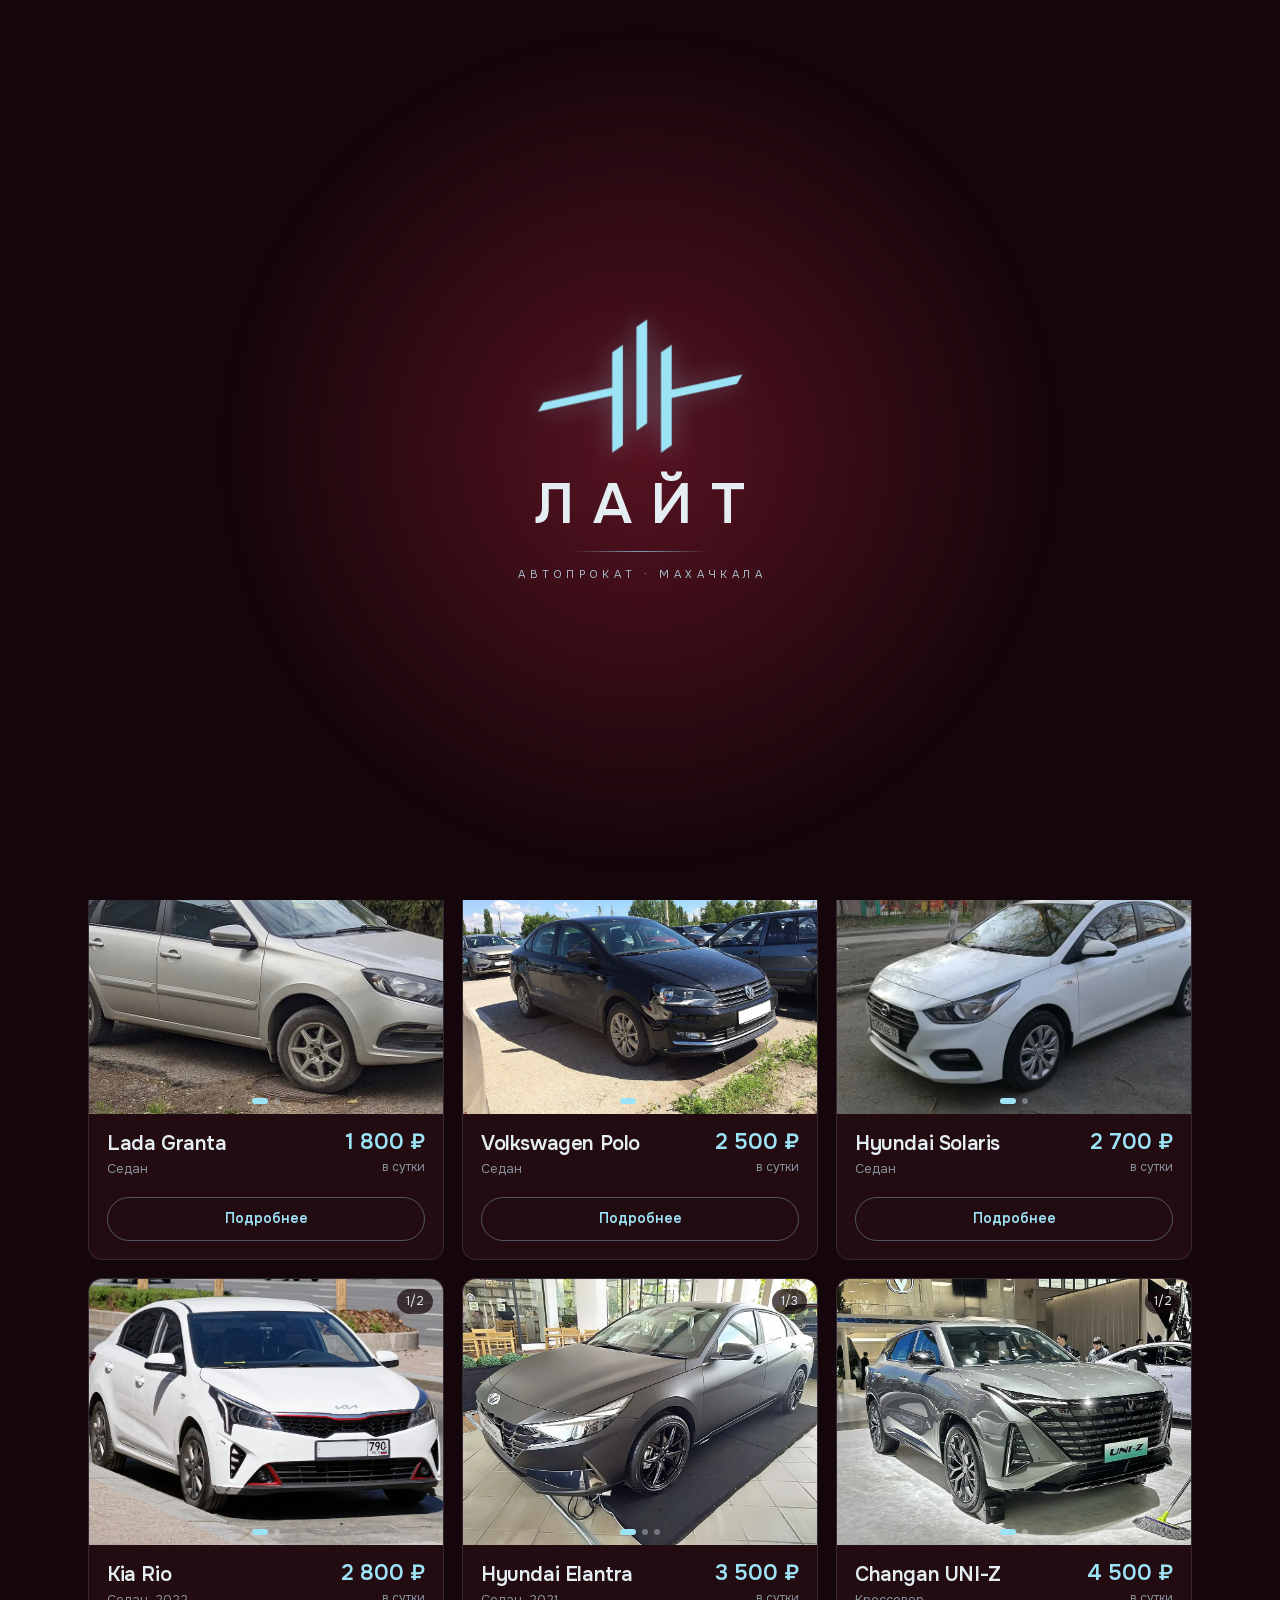
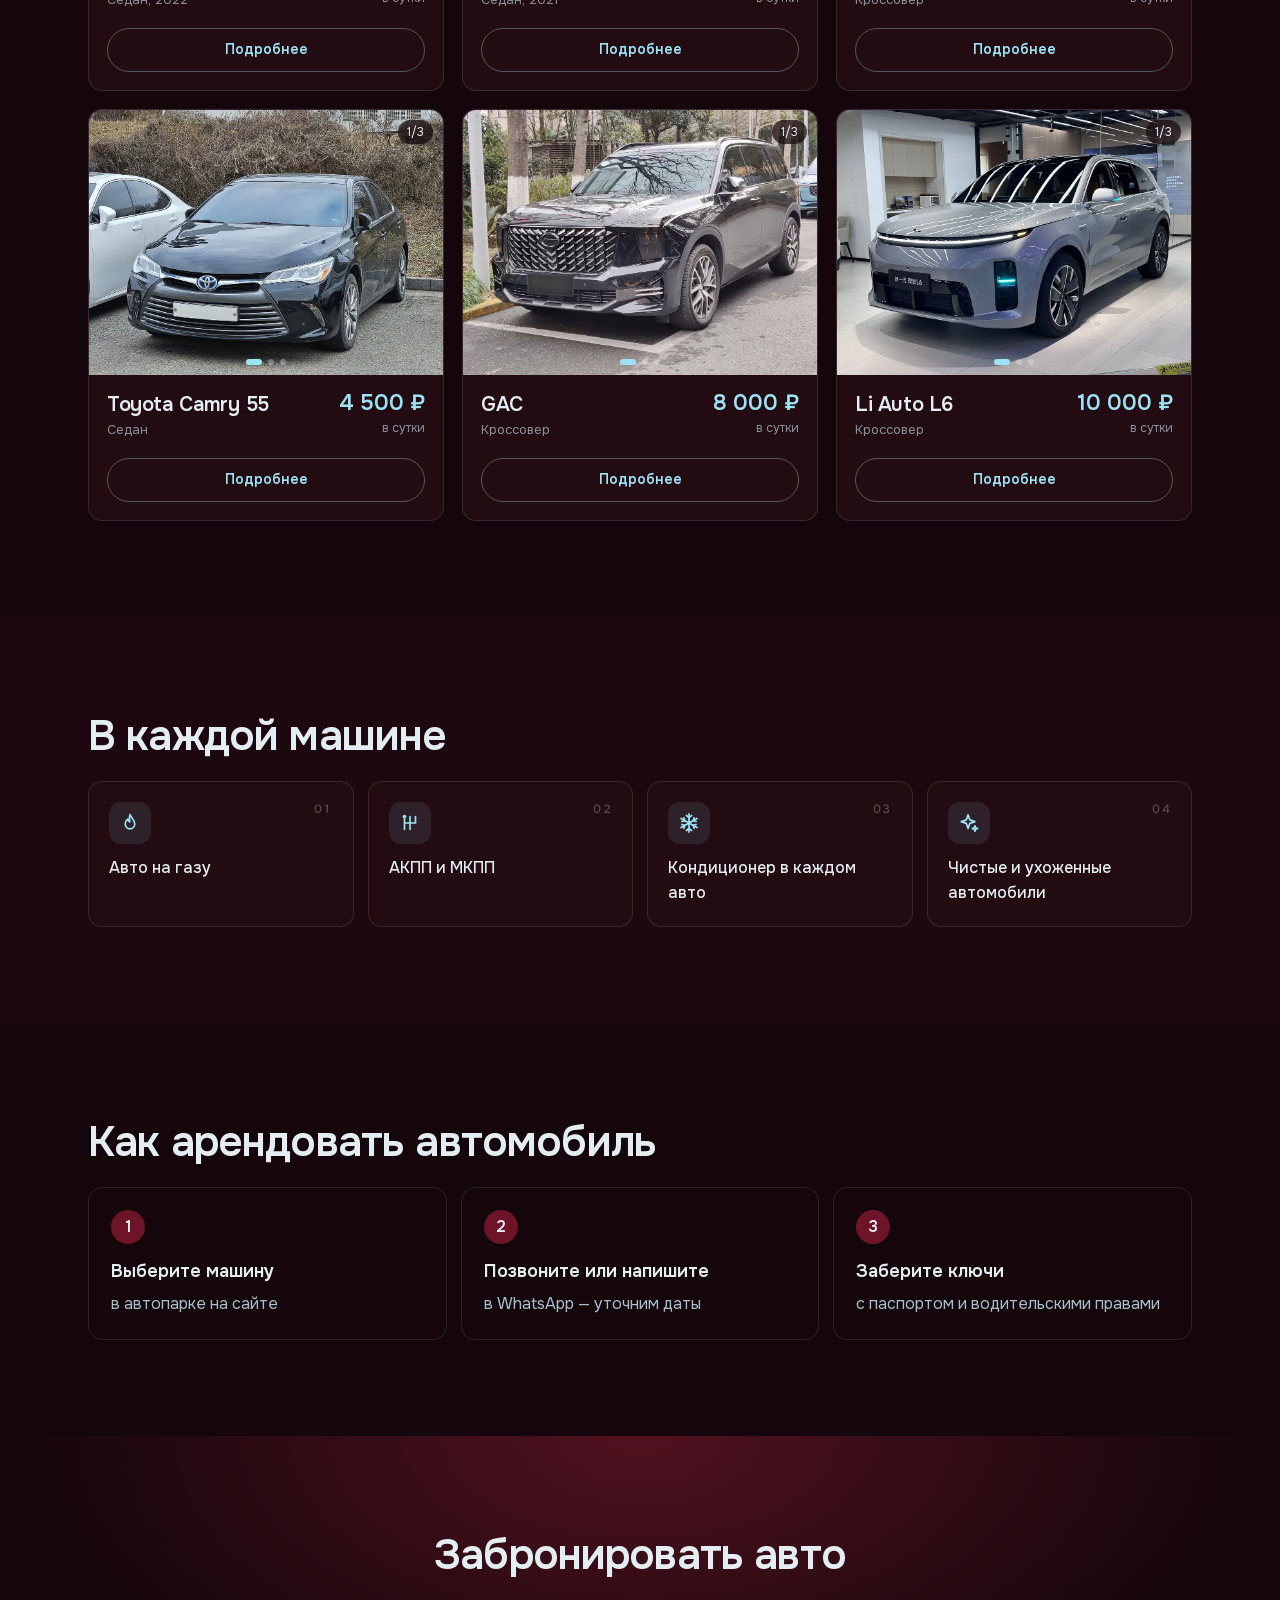
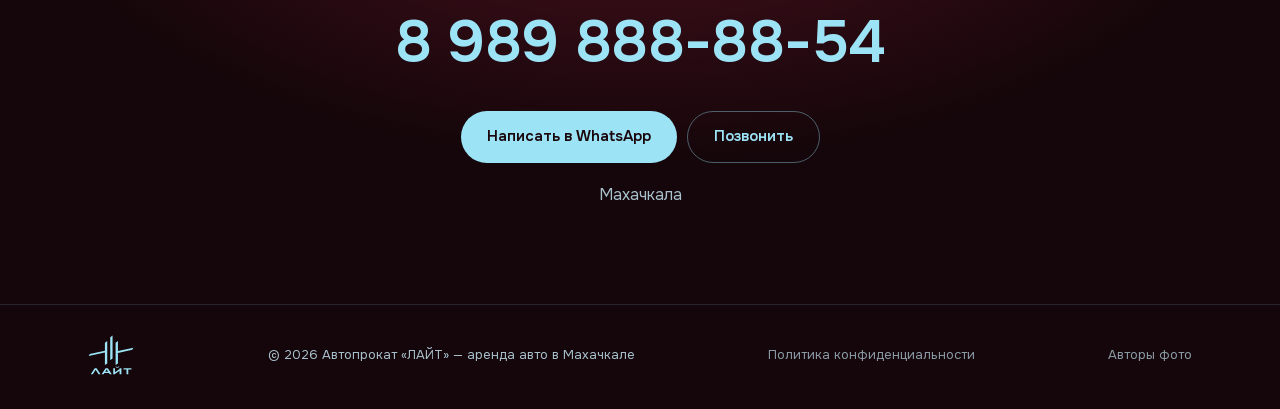
==== index.html @ 08abc779 "Интро: знак собирается из линий; блик по знаку, тихое появление блоков, живые иконки в «В каждой маш" ====
<!doctype html>
<html lang="ru">
<head>
<meta charset="utf-8">
<meta name="viewport" content="width=device-width, initial-scale=1, viewport-fit=cover">
<title>Аренда авто в Махачкале от 1 800 ₽/сутки — автопрокат «ЛАЙТ»</title>
<meta name="description" content="Автопрокат «ЛАЙТ» в Махачкале: аренда авто без водителя от 1 800 ₽ в сутки. Lada Granta, VW Polo, Hyundai Solaris, Kia Rio, Elantra, Changan, Toyota Camry, GAC, Li Auto L6. АКПП и МКПП, авто на газу, кондиционер в каждой машине. Тел. 8 989 888-88-54.">
<meta name="theme-color" content="#14060a">
<meta property="og:title" content="Аренда авто в Махачкале — автопрокат «ЛАЙТ»">
<meta property="og:description" content="9 машин — от Лады Гранты до Li Auto L6. От 1 800 ₽ в сутки. Тел. 8 989 888-88-54.">
<meta property="og:type" content="website">
<meta property="og:locale" content="ru_RU">
<meta property="og:image" content="assets/img/cars/granta-1.webp">
<link rel="icon" type="image/svg+xml" href="assets/img/lite-mark.svg">
<link rel="icon" type="image/png" href="assets/img/lite-mark.png">
<script type="application/ld+json">{"@context":"https://schema.org","@type":"AutoRental","name":"Автопрокат «ЛАЙТ»","description":"Аренда автомобилей без водителя в Махачкале посуточно.","image":"assets/img/cars/granta-1.webp","logo":"assets/img/lite-logo.png","telephone":"+7 989 888-88-54","priceRange":"от 1 800 ₽ в сутки","areaServed":"Махачкала, Республика Дагестан","address":{"@type":"PostalAddress","addressLocality":"Махачкала","addressRegion":"Республика Дагестан","addressCountry":"RU"}}</script>
<script>document.documentElement.classList.add("js");try{if(!matchMedia("(prefers-reduced-motion: reduce)").matches)document.documentElement.classList.add("intro-on")}catch(e){}</script>
<link rel="stylesheet" href="css/fonts.css">
<link rel="stylesheet" href="css/style.css">
</head>
<body>

<!--
  ЗАГЛУШКИ / проверить у владельца:
  • Фото машин — настоящие фото этих моделей с Wikimedia Commons (не машины владельца), авторы в credits.html
  • Адрес офиса и часы работы — нет (контакты: только телефон и WhatsApp)
  • Реквизиты оператора ПДн в privacy.html
-->

<!-- ИНТРО: полоски знака вырастают → перекладина расходится → свечение → «ЛАЙТ» → линия → шторка -->
<div class="intro" id="intro" aria-hidden="true">
  <div class="intro__glow"></div>
  <div class="intro__in">
    <svg class="intro__mark" viewBox="0 0 481 317" width="481" height="317">
      <path class="im-b" style="--i:0" d="M176.8 80.6 201.3 63.3 201.3 293.9 176.8 311.2Z"/><path class="im-b" style="--i:1" d="M232.4 23.0 256.9 5.7 256.9 243.5 232.4 260.8Z"/><path class="im-b" style="--i:2" d="M288.6 80.6 313.1 63.3 313.1 293.9 288.6 311.2Z"/>
      <path class="im-x im-xl" d="M19.0 195.5 188.0 159.2 188.0 177.8 6.4 216.8Z"/><path class="im-x im-xr" d="M302.0 169.0 475.0 131.8 462.4 153.1 302.0 187.6Z"/>
    </svg>
    <p class="intro__word"><span style="--i:0">Л</span><span style="--i:1">А</span><span style="--i:2">Й</span><span style="--i:3">Т</span></p>
    <i class="intro__line"></i>
    <p class="intro__tag">автопрокат · Махачкала</p>
  </div>
</div>

<header class="hdr" id="hdr">
  <div class="wrap nav">
    <a href="#top" class="logo" aria-label="Автопрокат «ЛАЙТ» — наверх"><img src="assets/img/lite-logo.svg" alt="ЛАЙТ" width="481" height="414"></a>
    <nav class="menu" aria-label="Меню">
      <a href="#fleet">Автопарк</a>
      <a href="#how">Как арендовать</a>
      <a href="#contacts">Контакты</a>
    </nav>
    <a class="hdr-tel" href="tel:+79898888854">8 989 888-88-54</a>
  </div>
</header>

<main id="top">

<section class="hero">
  <div class="wrap hero-grid">
    <div class="hero-t">
      <p class="kicker">Автопрокат «ЛАЙТ»</p>
      <h1>Аренда авто<br>в Махачкале</h1>
      <p class="lead">9 машин — от Лады Гранты до Li Auto L6. Посуточно, без водителя, от <b>1 800 ₽</b> в сутки.</p>
      <div class="cta">
        <a class="btn btn-main" href="#fleet">Выбрать машину</a>
        <a class="btn btn-ghost" href="tel:+79898888854">Позвонить</a>
      </div>
    </div>
    <div class="hero-mark" aria-hidden="true">
      <svg viewBox="0 0 481 317" width="481" height="317">
        <defs>
          <clipPath id="hmClip"><path d="M176.8 80.6 201.3 63.3 201.3 293.9 176.8 311.2ZM232.4 23.0 256.9 5.7 256.9 243.5 232.4 260.8ZM288.6 80.6 313.1 63.3 313.1 293.9 288.6 311.2ZM19.0 195.5 188.0 159.2 188.0 177.8 6.4 216.8ZM302.0 169.0 475.0 131.8 462.4 153.1 302.0 187.6Z"/></clipPath>
          <linearGradient id="hmSheen" x1="0" x2="1"><stop offset="0" stop-color="#fff" stop-opacity="0"/><stop offset=".5" stop-color="#fff" stop-opacity=".75"/><stop offset="1" stop-color="#fff" stop-opacity="0"/></linearGradient>
        </defs>
        <path fill="#9ce3f6" d="M176.8 80.6 201.3 63.3 201.3 293.9 176.8 311.2ZM232.4 23.0 256.9 5.7 256.9 243.5 232.4 260.8ZM288.6 80.6 313.1 63.3 313.1 293.9 288.6 311.2ZM19.0 195.5 188.0 159.2 188.0 177.8 6.4 216.8ZM302.0 169.0 475.0 131.8 462.4 153.1 302.0 187.6Z"/>
        <g clip-path="url(#hmClip)"><g transform="skewX(-18)"><rect class="hm-sheen" x="-220" y="0" width="120" height="317" fill="url(#hmSheen)"/></g></g>
      </svg>
    </div>
  </div>
</section>

<section class="sec" id="fleet">
  <div class="wrap">
    <h2 class="rv">Автопарк и цены</h2>
    <p class="sub rv">Листайте фото, нажмите на машину — откроется подробнее. Цена за сутки.</p>
    <div class="cars" id="cars"></div>
  </div>
</section>

<section class="sec sec-soft">
  <div class="wrap">
    <h2 class="rv">В каждой машине</h2>
    <ul class="feats rv-kids">
      <li class="ft ft-gas"><span class="ft-n">01</span><span class="ic"><svg viewBox="0 0 24 24"><path pathLength="1" class="flame" d="M12 2.8c.9 3.4 5.2 5.6 5.2 10.4a5.2 5.2 0 0 1-10.4 0c0-2.6 1.3-4.3 2.7-5.5.3 1.7 1.1 2.7 2.2 3.2-.6-3-.6-5.4.3-8.1z"/></svg></span>Авто на газу</li>
      <li class="ft ft-gear"><span class="ft-n">02</span><span class="ic"><svg viewBox="0 0 24 24"><path pathLength="1" d="M6 5v14M12 5v14M18 5v7M6 12h12"/><circle class="knob" cx="6" cy="5" r="2"/></svg></span>АКПП и МКПП</li>
      <li class="ft ft-snow"><span class="ft-n">03</span><span class="ic"><svg viewBox="0 0 24 24"><g class="flake"><path pathLength="1" d="M12 2v20M3.3 7l17.4 10M3.3 17 20.7 7"/><path pathLength="1" d="M9.2 3.8 12 6l2.8-2.2M9.2 20.2 12 18l2.8 2.2M4.2 10.4l3.3-.8-1.1-3.4M19.8 13.6l-3.3.8 1.1 3.4M4.2 13.6l3.3.8-1.1 3.4M19.8 10.4l-3.3-.8 1.1-3.4"/></g></svg></span>Кондиционер в каждом авто</li>
      <li class="ft ft-clean"><span class="ft-n">04</span><span class="ic"><svg viewBox="0 0 24 24"><path pathLength="1" class="sp1" d="M11 3l1.9 5.6L18.5 10.5l-5.6 1.9L11 18l-1.9-5.6L3.5 10.5l5.6-1.9z"/><path pathLength="1" class="sp2" d="M18.5 15l.8 2.2 2.2.8-2.2.8-.8 2.2-.8-2.2-2.2-.8 2.2-.8z"/></svg></span>Чистые и ухоженные автомобили</li>
    </ul>
  </div>
</section>

<section class="sec" id="how">
  <div class="wrap">
    <h2 class="rv">Как арендовать автомобиль</h2>
    <ol class="steps rv-kids">
      <li><b>Выберите машину</b><span>в автопарке на сайте</span></li>
      <li><b>Позвоните или напишите</b><span>в WhatsApp — уточним даты</span></li>
      <li><b>Заберите ключи</b><span>с паспортом и водительскими правами</span></li>
    </ol>
  </div>
</section>

<section class="sec sec-cta" id="contacts">
  <div class="wrap contact">
    <h2 class="rv">Забронировать авто</h2>
    <a class="big-tel rv" href="tel:+79898888854">8 989 888-88-54</a>
    <div class="cta">
      <a class="btn btn-main" href="https://wa.me/79898888854?text=%D0%97%D0%B4%D1%80%D0%B0%D0%B2%D1%81%D1%82%D0%B2%D1%83%D0%B9%D1%82%D0%B5!%20%D0%A5%D0%BE%D1%87%D1%83%20%D0%B0%D1%80%D0%B5%D0%BD%D0%B4%D0%BE%D0%B2%D0%B0%D1%82%D1%8C%20%D0%B0%D0%B2%D1%82%D0%BE" target="_blank" rel="noopener">Написать в WhatsApp</a>
      <a class="btn btn-ghost" href="tel:+79898888854">Позвонить</a>
    </div>
    <p class="sub rv">Махачкала</p>
  </div>
</section>

</main>

<footer class="foot">
  <div class="wrap foot-in">
    <img src="assets/img/lite-logo.svg" alt="ЛАЙТ — автопрокат" width="481" height="414" class="foot-logo">
    <p>© <span id="yr">2026</span> Автопрокат «ЛАЙТ» — аренда авто в Махачкале</p>
    <a href="privacy.html">Политика конфиденциальности</a>
    <a href="credits.html">Авторы фото</a>
  </div>
</footer>

<div class="dock">
  <a class="btn btn-ghost" href="tel:+79898888854">Позвонить</a>
  <a class="btn btn-main" href="https://wa.me/79898888854" target="_blank" rel="noopener">WhatsApp</a>
</div>

<!-- окно «подробнее» -->
<dialog class="sheet" id="sheet" aria-labelledby="sheetName">
  <button class="sheet-x" id="sheetX" aria-label="Закрыть">×</button>
  <div class="gal gal-big" id="sheetGal"></div>
  <div class="sheet-body">
    <h3 id="sheetName"></h3>
    <p class="sheet-sub" id="sheetSub"></p>
    <p class="sheet-price"><b id="sheetPrice"></b> ₽ / сутки</p>
    <ul class="sheet-list">
      <li>Авто на газу</li><li>АКПП и МКПП</li><li>Кондиционер</li><li>Чистая и ухоженная</li>
    </ul>
    <div class="cta">
      <a class="btn btn-main" id="sheetWa" href="https://wa.me/79898888854" target="_blank" rel="noopener">Забронировать в WhatsApp</a>
      <a class="btn btn-ghost" href="tel:+79898888854">Позвонить</a>
    </div>
  </div>
</dialog>

<script src="js/main.js"></script>
</body>
</html>
---- css/fonts.css ----
/* Шрифты лежат на сайте: без запросов к Google, IP посетителей не уходит за рубеж. Лицензия SIL OFL. */
@font-face {
  font-family: 'Cormorant Garamond';
  font-style: italic;
  font-weight: 400;
  font-display: swap;
  src: url(../assets/fonts/cormorant-garamond-italic-400-cyrillic-160db4.woff2) format('woff2');
  unicode-range: U+0301, U+0400-045F, U+0490-0491, U+04B0-04B1, U+2116;
}
@font-face {
  font-family: 'Cormorant Garamond';
  font-style: italic;
  font-weight: 400;
  font-display: swap;
  src: url(../assets/fonts/cormorant-garamond-italic-400-latin-ext-d4b577.woff2) format('woff2');
  unicode-range: U+0100-02BA, U+02BD-02C5, U+02C7-02CC, U+02CE-02D7, U+02DD-02FF, U+0304, U+0308, U+0329, U+1D00-1DBF, U+1E00-1E9F, U+1EF2-1EFF, U+2020, U+20A0-20AB, U+20AD-20C4, U+2113, U+2C60-2C7F, U+A720-A7FF;
}
@font-face {
  font-family: 'Cormorant Garamond';
  font-style: italic;
  font-weight: 400;
  font-display: swap;
  src: url(../assets/fonts/cormorant-garamond-italic-400-latin-b0fa09.woff2) format('woff2');
  unicode-range: U+0000-00FF, U+0131, U+0152-0153, U+02BB-02BC, U+02C6, U+02DA, U+02DC, U+0304, U+0308, U+0329, U+2000-206F, U+20AC, U+2122, U+2191, U+2193, U+2212, U+2215, U+FEFF, U+FFFD;
}
@font-face {
  font-family: 'Cormorant Garamond';
  font-style: italic;
  font-weight: 500;
  font-display: swap;
  src: url(../assets/fonts/cormorant-garamond-italic-400-cyrillic-160db4.woff2) format('woff2');
  unicode-range: U+0301, U+0400-045F, U+0490-0491, U+04B0-04B1, U+2116;
}
@font-face {
  font-family: 'Cormorant Garamond';
  font-style: italic;
  font-weight: 500;
  font-display: swap;
  src: url(../assets/fonts/cormorant-garamond-italic-400-latin-ext-d4b577.woff2) format('woff2');
  unicode-range: U+0100-02BA, U+02BD-02C5, U+02C7-02CC, U+02CE-02D7, U+02DD-02FF, U+0304, U+0308, U+0329, U+1D00-1DBF, U+1E00-1E9F, U+1EF2-1EFF, U+2020, U+20A0-20AB, U+20AD-20C4, U+2113, U+2C60-2C7F, U+A720-A7FF;
}
@font-face {
  font-family: 'Cormorant Garamond';
  font-style: italic;
  font-weight: 500;
  font-display: swap;
  src: url(../assets/fonts/cormorant-garamond-italic-400-latin-b0fa09.woff2) format('woff2');
  unicode-range: U+0000-00FF, U+0131, U+0152-0153, U+02BB-02BC, U+02C6, U+02DA, U+02DC, U+0304, U+0308, U+0329, U+2000-206F, U+20AC, U+2122, U+2191, U+2193, U+2212, U+2215, U+FEFF, U+FFFD;
}
@font-face {
  font-family: 'Cormorant Garamond';
  font-style: normal;
  font-weight: 500;
  font-display: swap;
  src: url(../assets/fonts/cormorant-garamond-normal-500-cyrillic-4707ef.woff2) format('woff2');
  unicode-range: U+0301, U+0400-045F, U+0490-0491, U+04B0-04B1, U+2116;
}
@font-face {
  font-family: 'Cormorant Garamond';
  font-style: normal;
  font-weight: 500;
  font-display: swap;
  src: url(../assets/fonts/cormorant-garamond-normal-500-latin-ext-e1f7cd.woff2) format('woff2');
  unicode-range: U+0100-02BA, U+02BD-02C5, U+02C7-02CC, U+02CE-02D7, U+02DD-02FF, U+0304, U+0308, U+0329, U+1D00-1DBF, U+1E00-1E9F, U+1EF2-1EFF, U+2020, U+20A0-20AB, U+20AD-20C4, U+2113, U+2C60-2C7F, U+A720-A7FF;
}
@font-face {
  font-family: 'Cormorant Garamond';
  font-style: normal;
  font-weight: 500;
  font-display: swap;
  src: url(../assets/fonts/cormorant-garamond-normal-500-latin-ec4225.woff2) format('woff2');
  unicode-range: U+0000-00FF, U+0131, U+0152-0153, U+02BB-02BC, U+02C6, U+02DA, U+02DC, U+0304, U+0308, U+0329, U+2000-206F, U+20AC, U+2122, U+2191, U+2193, U+2212, U+2215, U+FEFF, U+FFFD;
}
@font-face {
  font-family: 'Cormorant Garamond';
  font-style: normal;
  font-weight: 600;
  font-display: swap;
  src: url(../assets/fonts/cormorant-garamond-normal-500-cyrillic-4707ef.woff2) format('woff2');
  unicode-range: U+0301, U+0400-045F, U+0490-0491, U+04B0-04B1, U+2116;
}
@font-face {
  font-family: 'Cormorant Garamond';
  font-style: normal;
  font-weight: 600;
  font-display: swap;
  src: url(../assets/fonts/cormorant-garamond-normal-500-latin-ext-e1f7cd.woff2) format('woff2');
  unicode-range: U+0100-02BA, U+02BD-02C5, U+02C7-02CC, U+02CE-02D7, U+02DD-02FF, U+0304, U+0308, U+0329, U+1D00-1DBF, U+1E00-1E9F, U+1EF2-1EFF, U+2020, U+20A0-20AB, U+20AD-20C4, U+2113, U+2C60-2C7F, U+A720-A7FF;
}
@font-face {
  font-family: 'Cormorant Garamond';
  font-style: normal;
  font-weight: 600;
  font-display: swap;
  src: url(../assets/fonts/cormorant-garamond-normal-500-latin-ec4225.woff2) format('woff2');
  unicode-range: U+0000-00FF, U+0131, U+0152-0153, U+02BB-02BC, U+02C6, U+02DA, U+02DC, U+0304, U+0308, U+0329, U+2000-206F, U+20AC, U+2122, U+2191, U+2193, U+2212, U+2215, U+FEFF, U+FFFD;
}
@font-face {
  font-family: 'Onest';
  font-style: normal;
  font-weight: 300 700;
  font-display: swap;
  src: url(../assets/fonts/onest-normal-300-700-cyrillic-d1abf1.woff2) format('woff2');
  unicode-range: U+0301, U+0400-045F, U+0490-0491, U+04B0-04B1, U+2116;
}
@font-face {
  font-family: 'Onest';
  font-style: normal;
  font-weight: 300 700;
  font-display: swap;
  src: url(../assets/fonts/onest-normal-300-700-latin-ext-960412.woff2) format('woff2');
  unicode-range: U+0100-02BA, U+02BD-02C5, U+02C7-02CC, U+02CE-02D7, U+02DD-02FF, U+0304, U+0308, U+0329, U+1D00-1DBF, U+1E00-1E9F, U+1EF2-1EFF, U+2020, U+20A0-20AB, U+20AD-20C4, U+2113, U+2C60-2C7F, U+A720-A7FF;
}
@font-face {
  font-family: 'Onest';
  font-style: normal;
  font-weight: 300 700;
  font-display: swap;
  src: url(../assets/fonts/onest-normal-300-700-latin-fd7dbb.woff2) format('woff2');
  unicode-range: U+0000-00FF, U+0131, U+0152-0153, U+02BB-02BC, U+02C6, U+02DA, U+02DC, U+0304, U+0308, U+0329, U+2000-206F, U+20AC, U+2122, U+2191, U+2193, U+2212, U+2215, U+FEFF, U+FFFD;
}
---- css/style.css ----
/* Автопрокат «ЛАЙТ» — максимально просто: бордовый фон, пепельно-голубые надписи */
:root{
  --bg:#14060a; --bg2:#1c080e; --card:#230b12; --burg:#6d1428; --burg2:#8c1d35;
  --ash:#a9c1cd; --ink:#e4eef2; --cyan:#9ce3f6; --line:rgba(156,227,246,.14);
  --pad:clamp(18px,4vw,48px); --max:1200px; --r:14px;
  --ease:cubic-bezier(.23,1,.32,1); --ease-io:cubic-bezier(.77,0,.175,1);
}
*{box-sizing:border-box;margin:0;padding:0}
html{scroll-behavior:smooth;-webkit-text-size-adjust:100%;overflow-x:clip}
body{background:var(--bg);color:var(--ash);font-family:Onest,system-ui,sans-serif;font-size:16px;line-height:1.55;-webkit-font-smoothing:antialiased;overflow-x:clip}
img{display:block;max-width:100%}
a{color:inherit;text-decoration:none}
button{font:inherit;color:inherit;background:none;border:0;cursor:pointer}
.wrap{max-width:var(--max);margin:0 auto;padding:0 var(--pad)}
h1,h2,h3{color:var(--ink);font-weight:600;letter-spacing:-.02em;line-height:1.1}
h2{font-size:clamp(28px,3.6vw,42px);margin-bottom:10px}
.sub{color:var(--ash);opacity:.8;margin-bottom:28px}
.sec{padding:clamp(56px,8vw,96px) 0}
.sec-soft{background:var(--bg2)}

/* кнопки */
.btn{display:inline-flex;align-items:center;justify-content:center;height:52px;padding:0 26px;border-radius:999px;font-weight:600;font-size:15px;transition:background-color .2s ease,color .2s ease,border-color .2s ease,transform 140ms var(--ease);white-space:nowrap}
.btn:active{transform:scale(.97)}
.btn-main{background:var(--cyan);color:#1a070c}
.btn-ghost{border:1px solid rgba(156,227,246,.4);color:var(--cyan)}
@media (hover:hover) and (pointer:fine){
  .btn-main:hover{background:#c4f0fb}
  .btn-ghost:hover{border-color:var(--cyan);background:rgba(156,227,246,.08)}
  .menu a:hover,.hdr-tel:hover{color:var(--cyan)}
}
.cta{display:flex;gap:10px;flex-wrap:wrap}

/* шапка */
.hdr{position:sticky;top:0;z-index:50;background:rgba(20,6,10,.86);backdrop-filter:blur(12px);-webkit-backdrop-filter:blur(12px);border-bottom:1px solid var(--line)}
.nav{display:flex;align-items:center;justify-content:space-between;gap:20px;height:68px}
.logo img{height:44px;width:auto}
.menu{display:flex;gap:28px;font-size:15px}
.hdr-tel{color:var(--cyan);font-weight:600;font-size:16px;transition:color .2s}

/* первый экран */
.hero{position:relative;overflow:hidden;padding:clamp(56px,9vw,110px) 0 clamp(56px,8vw,96px);background:radial-gradient(70% 90% at 85% 40%,rgba(141,29,53,.55),transparent 70%),radial-gradient(50% 60% at 10% 100%,rgba(109,20,40,.35),transparent 70%)}
.hero-grid{display:grid;grid-template-columns:1.15fr .85fr;align-items:center;gap:40px}
.kicker{color:var(--cyan);font-size:13px;letter-spacing:.2em;text-transform:uppercase;font-weight:600;margin-bottom:16px}
.hero h1{font-size:clamp(40px,6.4vw,78px);margin-bottom:18px}
.lead{font-size:clamp(17px,1.6vw,20px);max-width:520px;margin-bottom:28px}
.lead b{color:var(--ink)}

/* автопарк */
.cars{display:grid;grid-template-columns:repeat(3,1fr);gap:18px}
.car{background:var(--card);border:1px solid var(--line);border-radius:var(--r);overflow:hidden;display:flex;flex-direction:column;cursor:pointer;transition:border-color .2s ease,transform .25s var(--ease)}
@media (hover:hover) and (pointer:fine){.car:hover{border-color:rgba(156,227,246,.4);transform:translateY(-3px)}}
.car-body{padding:16px 18px 18px;display:flex;align-items:flex-end;justify-content:space-between;gap:12px}
.car h3{font-size:20px}
.car small{display:block;font-size:13px;color:var(--ash);opacity:.75;margin-top:4px}
.car-price{text-align:right;white-space:nowrap}
.car-price b{display:block;color:var(--cyan);font-size:22px;font-weight:600;line-height:1.1}
.car-price span{font-size:12px;opacity:.75}
.car-more{margin:0 18px 18px;height:44px;border-radius:999px;border:1px solid rgba(156,227,246,.35);color:var(--cyan);font-weight:600;font-size:14px;transition:background-color .2s ease}
@media (hover:hover) and (pointer:fine){.car:hover .car-more{background:rgba(156,227,246,.1)}}

/* галерея: листается пальцем (scroll-snap), точки и стрелки */
.gal{position:relative;background:radial-gradient(90% 80% at 50% 40%,#3a0c18,#14060a)}
.gal-track{display:flex;overflow-x:auto;scroll-snap-type:x mandatory;scrollbar-width:none;overscroll-behavior-x:contain}
.gal-track::-webkit-scrollbar{display:none}
.gal-track img{flex:0 0 100%;width:100%;aspect-ratio:4/3;object-fit:contain;scroll-snap-align:center;user-select:none;-webkit-user-drag:none}
.gal-track img.cover{object-fit:cover}
.gal-dots{position:absolute;left:0;right:0;bottom:10px;display:flex;justify-content:center;gap:6px;pointer-events:none}
.gal-dots i{width:6px;height:6px;border-radius:50%;background:rgba(228,238,242,.35);transition:background-color .2s,width .2s var(--ease)}
.gal-dots i.on{background:var(--cyan);width:16px;border-radius:3px}
.gal-arr{position:absolute;top:50%;width:38px;height:38px;margin-top:-19px;border-radius:50%;background:rgba(20,6,10,.7);color:var(--ink);font-size:20px;line-height:38px;text-align:center;opacity:0;transition:opacity .2s}
.gal-arr.l{left:10px}.gal-arr.r{right:10px}
@media (hover:hover) and (pointer:fine){.gal:hover .gal-arr{opacity:1}}
.gal-n{position:absolute;top:10px;right:10px;font-size:12px;background:rgba(20,6,10,.7);color:var(--ink);border-radius:999px;padding:3px 9px}

/* плюсы */
.feats{list-style:none;display:grid;grid-template-columns:repeat(4,1fr);gap:14px;margin-top:22px}
.feats li{background:var(--card);border:1px solid var(--line);border-radius:var(--r);padding:20px;color:var(--ink);font-weight:500;display:flex;flex-direction:column;gap:12px}
.ic{width:42px;height:42px;border-radius:12px;background:rgba(156,227,246,.1);display:grid;place-items:center}
.ic svg{width:22px;height:22px;fill:none;stroke:var(--cyan);stroke-width:1.8;stroke-linecap:round;stroke-linejoin:round}

/* шаги */
.steps{list-style:none;display:grid;grid-template-columns:repeat(3,1fr);gap:14px;counter-reset:s;margin-top:22px}
.steps li{counter-increment:s;border:1px solid var(--line);border-radius:var(--r);padding:22px;display:flex;flex-direction:column;gap:6px}
.steps li::before{content:counter(s);width:34px;height:34px;border-radius:50%;background:var(--burg);color:var(--ink);font-weight:600;display:grid;place-items:center;margin-bottom:8px}
.steps b{color:var(--ink);font-size:18px;font-weight:600}

/* контакты */
.sec-cta{background:radial-gradient(70% 100% at 50% 0%,rgba(141,29,53,.5),transparent 70%)}
.contact{text-align:center;display:flex;flex-direction:column;align-items:center}
.big-tel{font-size:clamp(34px,6vw,60px);font-weight:600;color:var(--cyan);letter-spacing:-.01em;margin:8px 0 22px}
.contact .cta{justify-content:center}
.contact .sub{margin:20px 0 0}

/* подвал */
.foot{border-top:1px solid var(--line);padding:30px 0 34px;font-size:13px}
.foot-in{display:flex;align-items:center;justify-content:space-between;gap:16px;flex-wrap:wrap}
.foot-logo{height:40px;width:auto}
.foot a{opacity:.8}

/* окно «подробнее» */
.sheet{width:min(860px,94vw);max-height:92vh;margin:auto;border:1px solid var(--line);border-radius:18px;background:var(--bg2);color:var(--ash);padding:0;overflow:auto;overscroll-behavior:contain}
.sheet::backdrop{background:rgba(8,2,4,.75);backdrop-filter:blur(4px)}
.sheet[open]{animation:sheetIn .35s var(--ease)}
@keyframes sheetIn{from{opacity:0;transform:translateY(24px) scale(.98)}to{opacity:1;transform:none}}
.sheet-x{position:absolute;top:10px;right:12px;z-index:3;width:40px;height:40px;border-radius:50%;background:rgba(20,6,10,.8);color:var(--ink);font-size:26px;line-height:40px}
.gal-big .gal-track img{aspect-ratio:16/10}
.sheet-body{padding:22px 24px 26px}
.sheet-body h3{font-size:clamp(24px,3vw,32px)}
.sheet-sub{opacity:.8;margin:4px 0 14px}
.sheet-price{font-size:15px;margin-bottom:16px}
.sheet-price b{color:var(--cyan);font-size:30px;font-weight:600}
.sheet-list{list-style:none;display:flex;flex-wrap:wrap;gap:8px;margin-bottom:20px}
.sheet-list li{border:1px solid var(--line);border-radius:999px;padding:6px 12px;font-size:13px;color:var(--ink)}

/* мобильная панель */
.dock{display:none}

/* интро */

/* адаптив */
@media (max-width:980px){
  .cars{grid-template-columns:repeat(2,1fr)}
  .feats{grid-template-columns:repeat(2,1fr)}
}
@media (max-width:760px){
  .menu{display:none}
  .hero-grid{grid-template-columns:1fr}
  .hero-mark{order:-1}
  .steps{grid-template-columns:1fr}
}
@media (max-width:600px){
  body{padding-bottom:76px}
  .nav{height:60px}
  .logo img{height:38px}
  .hdr-tel{font-size:15px}
  .cars{grid-template-columns:1fr;gap:16px}
  .feats{grid-template-columns:1fr 1fr;gap:10px}
  .feats li{padding:16px;font-size:14px}
  .cta .btn{flex:1 1 auto}
  .dock{display:grid;grid-template-columns:1fr 1fr;gap:8px;position:fixed;left:0;right:0;bottom:0;z-index:60;padding:10px 12px calc(10px + env(safe-area-inset-bottom));background:rgba(20,6,10,.92);backdrop-filter:blur(12px);-webkit-backdrop-filter:blur(12px);border-top:1px solid var(--line)}
  .dock .btn{height:48px}
  .sheet{width:100vw;max-width:100vw;max-height:94vh;margin:auto 0 0;border-radius:18px 18px 0 0;border-bottom:0}
  .sheet[open]{animation:sheetUp .4s var(--ease)}
  .sheet .cta .btn{flex:1 1 100%}
  .foot-in{flex-direction:column;align-items:flex-start}
}
@keyframes sheetUp{from{transform:translateY(100%)}to{transform:none}}
@media (prefers-reduced-motion:reduce){
  *,*::before,*::after{animation-duration:.01ms!important;transition-duration:.01ms!important}
}
.gal-big .gal-n{right:auto;left:12px}
@media (max-width:600px){
  .dock{transform:translateY(110%);transition:transform .35s var(--ease)}
  .dock.show{transform:none}
  .hero{padding-top:36px}
}

/* ===== Интро: знак собирается из линий ===== */
.intro{display:none}
html.intro-on body{overflow:hidden}
html.intro-on .intro,.intro.out{display:flex;position:fixed;inset:0;z-index:300;align-items:center;justify-content:center;background:var(--bg);overflow:hidden;cursor:pointer}
.intro.out{animation:introOut 1s var(--ease-io) forwards;pointer-events:none}
.intro.out .intro__in{animation:introLift 1s var(--ease-io) forwards}
.intro__in{position:relative;display:grid;justify-items:center;text-align:center;padding:0 24px}
.intro__glow{position:absolute;left:50%;top:50%;width:110vmax;height:110vmax;margin:-55vmax 0 0 -55vmax;border-radius:50%;
  background:radial-gradient(closest-side,rgba(141,29,53,.55),rgba(141,29,53,0) 60%);opacity:0;transform:scale(.3);animation:introGlow 2.2s .1s var(--ease) forwards}
.intro__mark{width:clamp(150px,22vw,210px);height:auto;overflow:visible;fill:var(--cyan);animation:markGlow 1.4s 1.15s var(--ease) both}
.intro__mark path{transform-box:fill-box}
.im-b{transform-origin:50% 100%;transform:scaleY(0);animation:barUp .8s var(--ease-io) forwards;animation-delay:calc(.25s + var(--i) * 110ms)}
.im-x{transform:scaleX(0);animation:barSide .7s var(--ease) .85s forwards}
.im-xl{transform-origin:100% 50%}
.im-xr{transform-origin:0 50%}
.intro__word{margin-top:22px;font-weight:600;font-size:clamp(34px,6vw,56px);line-height:1;letter-spacing:.34em;padding-left:.34em;color:var(--ink)}
.intro__word span{display:inline-block;opacity:0;transform:translateY(.35em);filter:blur(6px);animation:introLetter .9s var(--ease) forwards;animation-delay:calc(1.2s + var(--i) * 80ms)}
.intro__line{display:block;width:min(140px,36vw);height:1px;margin-top:18px;background:linear-gradient(90deg,transparent,var(--cyan),transparent);transform:scaleX(0);opacity:.7;animation:lineOut 1s var(--ease) 1.55s forwards}
.intro__tag{margin-top:14px;font-size:11px;letter-spacing:.42em;padding-left:.42em;text-transform:uppercase;color:var(--ash);opacity:0;animation:introFade .9s 1.75s var(--ease) forwards}
@keyframes barUp{to{transform:scaleY(1)}}
@keyframes barSide{to{transform:scaleX(1)}}
@keyframes markGlow{0%{filter:drop-shadow(0 0 0 rgba(156,227,246,0))}45%{filter:drop-shadow(0 0 24px rgba(156,227,246,.8))}to{filter:drop-shadow(0 0 12px rgba(156,227,246,.35))}}
@keyframes introLetter{to{opacity:1;transform:none;filter:blur(0)}}
@keyframes introFade{to{opacity:1}}
@keyframes lineOut{to{transform:scaleX(1)}}
@keyframes introGlow{to{opacity:1;transform:scale(1)}}
@keyframes introOut{from{clip-path:inset(0 0 0 0)}to{clip-path:inset(0 0 100% 0)}}
@keyframes introLift{to{opacity:0;transform:translateY(-36px)}}

/* ===== Первый экран: текст всплывает после интро, по знаку проходит блик ===== */
.hero-mark svg{display:block;width:100%;max-width:440px;height:auto;margin-left:auto;overflow:visible;filter:drop-shadow(0 0 40px rgba(156,227,246,.3));animation:markIn 1.4s .35s var(--ease) both}
.hm-sheen{animation:sheen 7s 1.6s var(--ease-io) infinite}
@keyframes markIn{from{opacity:0;transform:translateY(14px) scale(.97)}to{opacity:1;transform:none}}
@keyframes sheen{0%{transform:translateX(0)}22%,100%{transform:translateX(760px)}}
.hero-t>*{animation:heroUp 1s var(--ease) both;animation-delay:calc(.15s + var(--d,0) * 90ms)}
.hero-t>:nth-child(2){--d:1}.hero-t>:nth-child(3){--d:2}.hero-t>:nth-child(4){--d:3}
@keyframes heroUp{from{opacity:0;transform:translateY(18px)}to{opacity:1;transform:none}}
html.intro-on .hero-t>*,html.intro-on .hero-mark svg,html.intro-on .hm-sheen{animation-play-state:paused}
@media (max-width:760px){.hero-mark svg{max-width:210px;margin:0}}

/* ===== Тихое появление при прокрутке ===== */
html.js .rv,html.js .rv-kids>*,html.js .car{opacity:0;transform:translateY(22px);transition:opacity .9s var(--ease),transform .9s var(--ease),border-color .2s ease;transition-delay:var(--rd,0ms)}
html.js .rv.in,html.js .rv-kids.in>*,html.js .car.in{opacity:1;transform:none}
html.js .rv-kids>:nth-child(2){--rd:90ms}html.js .rv-kids>:nth-child(3){--rd:180ms}html.js .rv-kids>:nth-child(4){--rd:270ms}
@media (hover:hover) and (pointer:fine){
  html.js .car.in:hover{transform:translateY(-4px);transition-delay:0ms;transition-duration:.5s}
  .car .gal-track img{transition:transform 1.2s var(--ease)}
  .car:hover .gal-track img{transform:scale(1.035)}
}
@media (prefers-reduced-motion:reduce){
  html.js .rv,html.js .rv-kids>*,html.js .car{opacity:1;transform:none}
  .hm-sheen{display:none}
}

/* ===== «В каждой машине»: иконки прорисовываются, свет за курсором ===== */
.feats li.ft{position:relative;overflow:hidden;isolation:isolate}
.ft::before{content:"";position:absolute;inset:0;z-index:-1;opacity:0;transition:opacity .5s var(--ease);
  background:radial-gradient(260px circle at var(--mx,50%) var(--my,50%),rgba(156,227,246,.10),transparent 65%)}
.ft::after{content:"";position:absolute;inset:-1px;border-radius:inherit;padding:1px;pointer-events:none;opacity:0;transition:opacity .5s var(--ease);
  background:radial-gradient(180px circle at var(--mx,50%) var(--my,50%),rgba(156,227,246,.55),transparent 70%);
  -webkit-mask:linear-gradient(#000 0 0) content-box,linear-gradient(#000 0 0);-webkit-mask-composite:xor;mask-composite:exclude}
@media (hover:hover) and (pointer:fine){.ft:hover::before,.ft:hover::after{opacity:1}}
.ft-n{position:absolute;top:18px;right:20px;font-size:12px;letter-spacing:.12em;color:var(--ash);opacity:.35;font-variant-numeric:tabular-nums}
.ft .ic svg{overflow:visible}
.ft .ic svg [pathLength]{stroke-dasharray:1;stroke-dashoffset:0}
html.js .feats .ic svg [pathLength]{stroke-dashoffset:1;transition:stroke-dashoffset 1.6s var(--ease-io);transition-delay:calc(var(--rd,0ms) + 250ms)}
html.js .feats.in .ic svg [pathLength]{stroke-dashoffset:0}
.ft-gear .knob{fill:var(--cyan);stroke:none;opacity:0;transition:opacity .4s var(--ease) calc(var(--rd,0ms) + 1.2s)}
html.js .feats.in .ft-gear .knob,html:not(.js) .ft-gear .knob{opacity:1}
.ft .ic{transition:background-color .4s var(--ease)}
@media (hover:hover) and (pointer:fine){
  .ft:hover .ic{background:rgba(156,227,246,.16)}
  .ft-gas:hover .flame{transform-box:fill-box;transform-origin:50% 100%;animation:flick 1.1s ease-in-out infinite}
  .ft-gear:hover .knob{animation:shift 2.4s var(--ease-io) infinite}
  .ft-snow .flake{transform-box:fill-box;transform-origin:50% 50%;transition:transform 1.4s var(--ease)}
  .ft-snow:hover .flake{transform:rotate(60deg)}
  .ft-clean:hover .sp1,.ft-clean:hover .sp2{transform-box:fill-box;transform-origin:50% 50%;animation:twinkle 1.6s ease-in-out infinite}
  .ft-clean:hover .sp2{animation-delay:.4s}
}
@keyframes flick{0%,100%{transform:scale(1,1)}35%{transform:scale(.94,1.07)}70%{transform:scale(1.04,.96)}}
@keyframes shift{0%,8%{transform:translate(0,0)}20%,30%{transform:translate(0,14px)}38%{transform:translate(0,7px)}46%{transform:translate(6px,7px)}56%,66%{transform:translate(6px,0)}74%{transform:translate(6px,7px)}82%{transform:translate(0,7px)}92%,100%{transform:translate(0,0)}}
@keyframes twinkle{0%,100%{transform:scale(1);opacity:1}50%{transform:scale(.8);opacity:.6}}
@media (prefers-reduced-motion:reduce){html.js .feats .ic svg [pathLength]{stroke-dashoffset:0}.ft-gear .knob{opacity:1}}
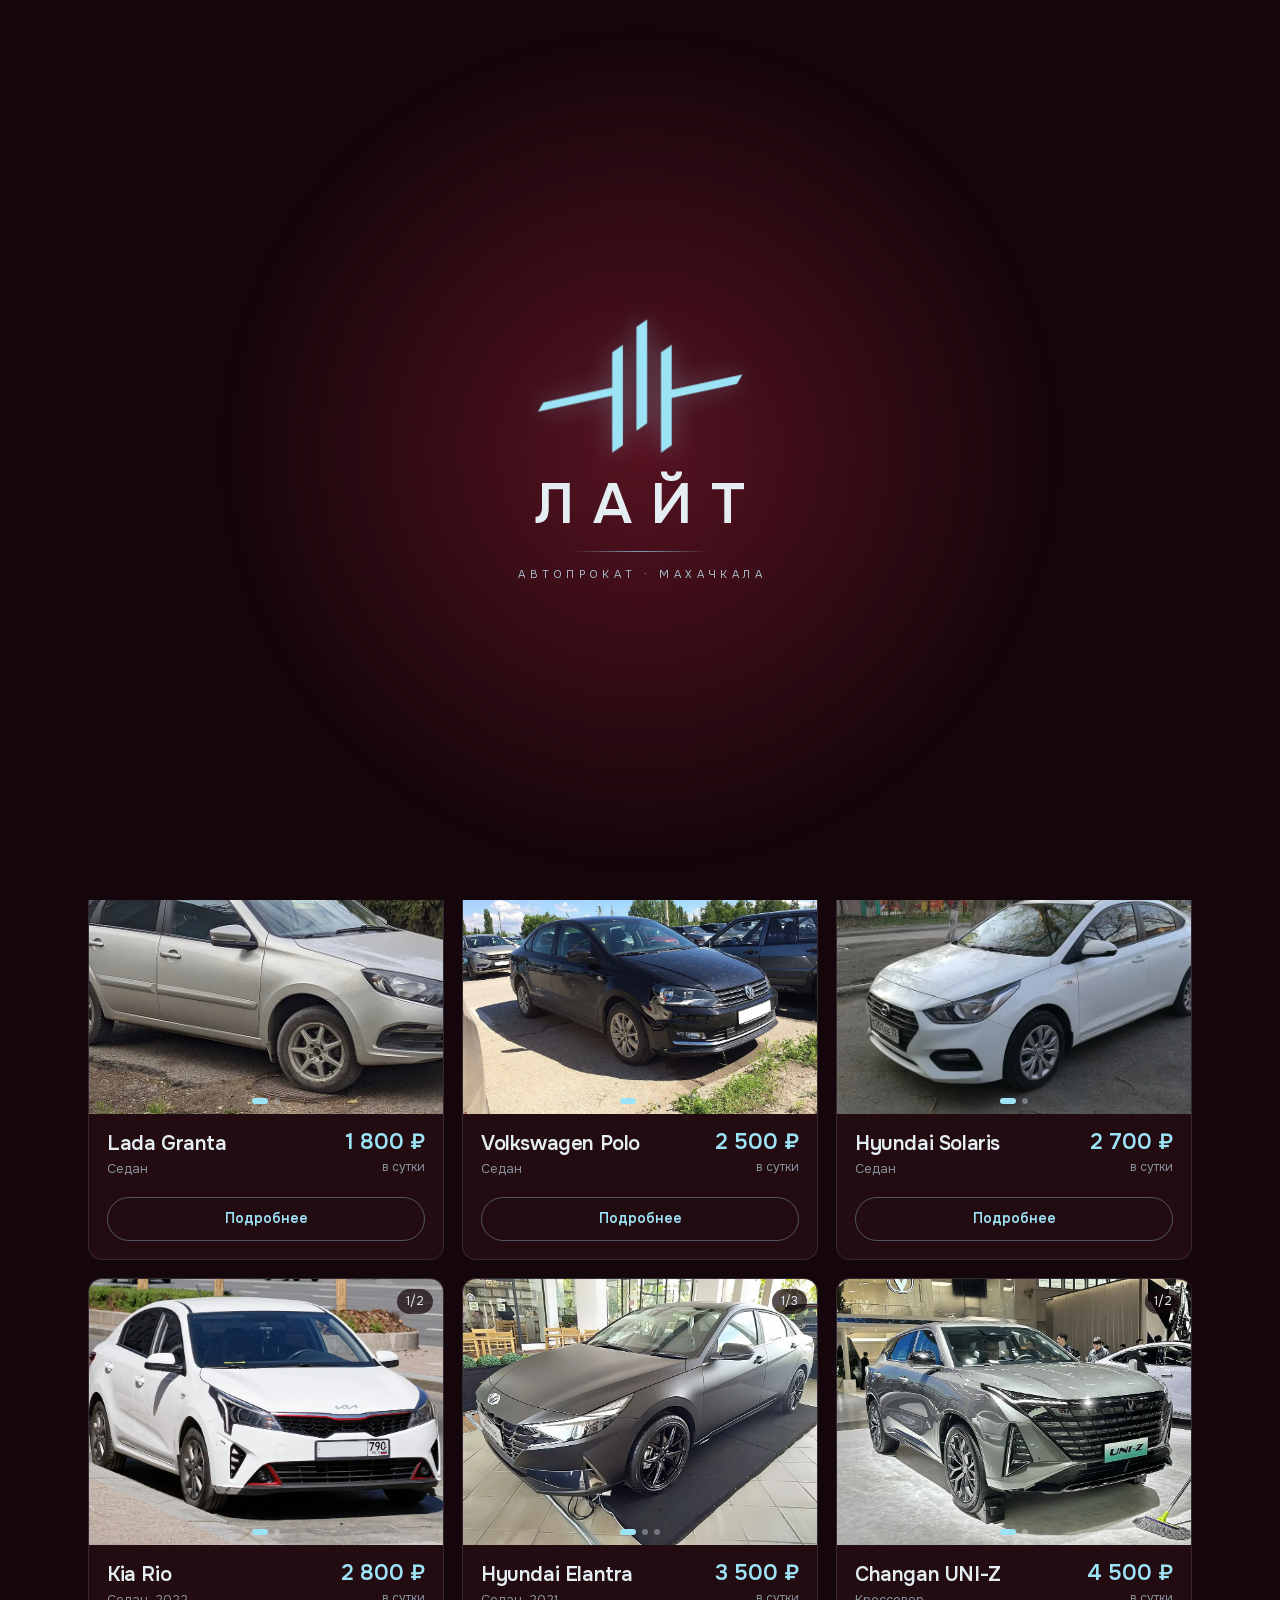
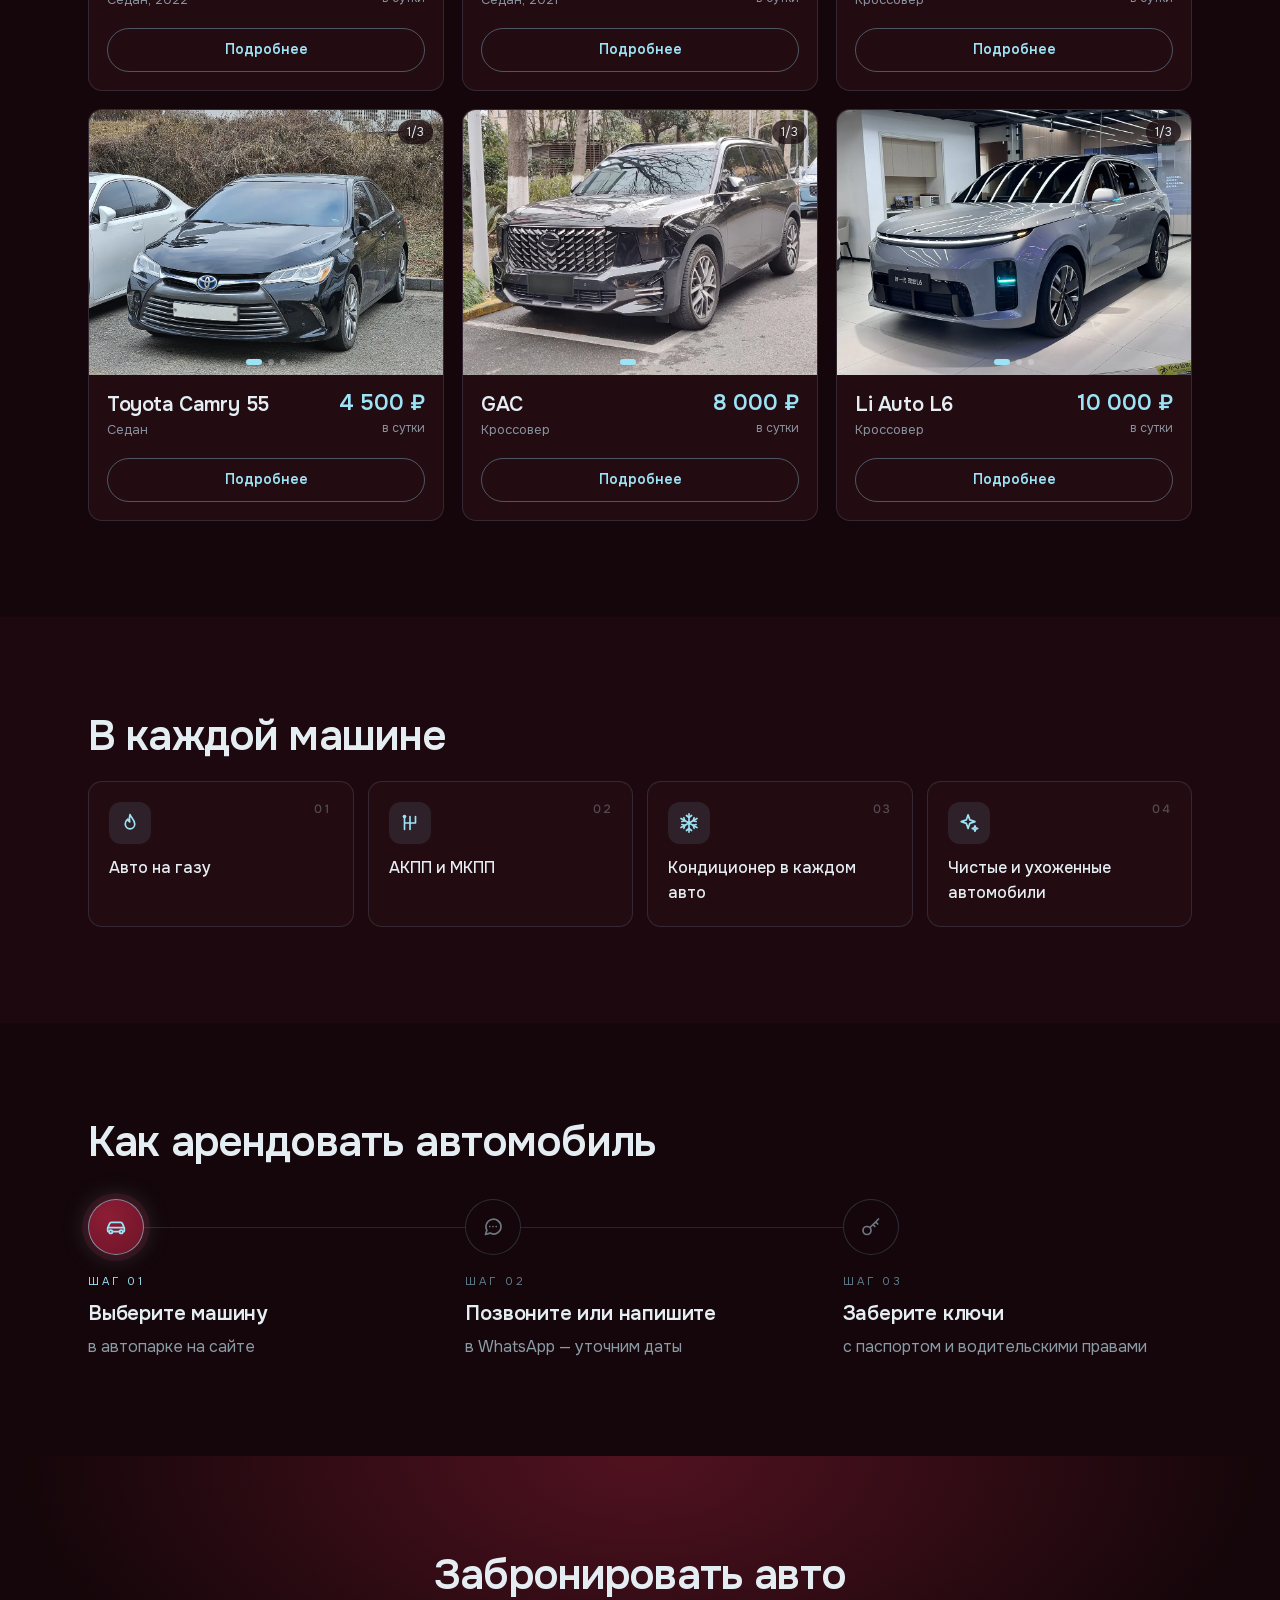
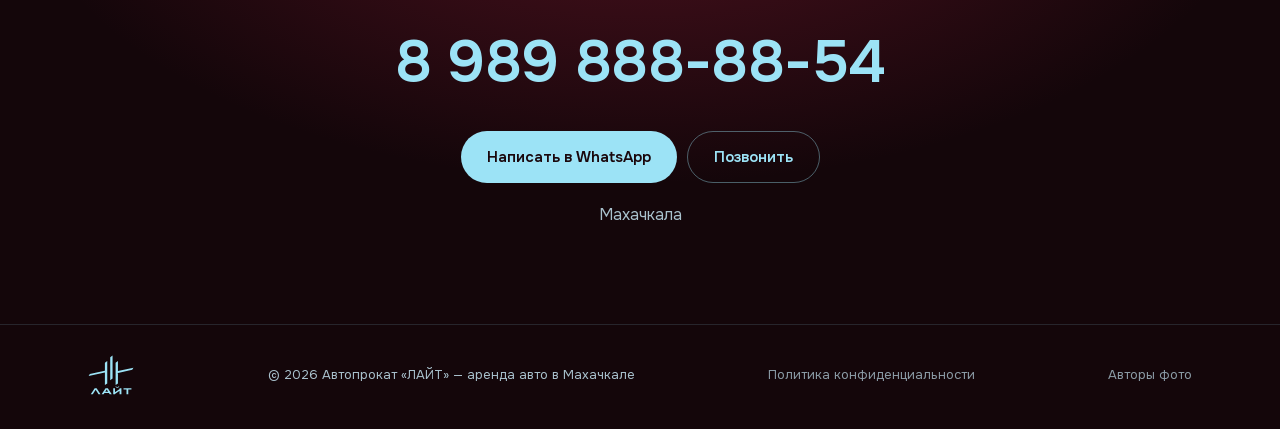
==== commit a52e2f89: "«Как арендовать» — маршрут: линия заполняется при прокрутке, шаги с иконками загораются Co-Authored-" ====
--- a/index.html
+++ b/index.html
@@ -102,10 +102,14 @@
 <section class="sec" id="how">
   <div class="wrap">
     <h2 class="rv">Как арендовать автомобиль</h2>
-    <ol class="steps rv-kids">
-      <li><b>Выберите машину</b><span>в автопарке на сайте</span></li>
-      <li><b>Позвоните или напишите</b><span>в WhatsApp — уточним даты</span></li>
-      <li><b>Заберите ключи</b><span>с паспортом и водительскими правами</span></li>
+    <ol class="steps route">
+      <li class="st"><span class="st-node"><svg viewBox="0 0 24 24"><path d="M4 15.5V13l1.8-4.2A2 2 0 0 1 7.6 7.5h8.8a2 2 0 0 1 1.8 1.3L20 13v2.5a1 1 0 0 1-1 1h-.4M4 15.5a1 1 0 0 0 1 1h.4M8.6 16.5h6.8M4.6 12.5h14.8"/><circle cx="7" cy="16.5" r="1.6"/><circle cx="17" cy="16.5" r="1.6"/></svg></span>
+        <div class="st-t"><small>Шаг 01</small><b>Выберите машину</b><span>в автопарке на сайте</span></div></li>
+      <li class="st"><span class="st-node"><svg viewBox="0 0 24 24"><path d="M20 11.5a7.5 7.5 0 0 1-11 6.6L4.5 19.5l1.4-4.2A7.5 7.5 0 1 1 20 11.5z"/><path d="M8.8 11.5h.01M12 11.5h.01M15.2 11.5h.01"/></svg></span>
+        <div class="st-t"><small>Шаг 02</small><b>Позвоните или напишите</b><span>в WhatsApp — уточним даты</span></div></li>
+      <li class="st"><span class="st-node"><svg viewBox="0 0 24 24"><circle cx="8" cy="15.5" r="4"/><path d="M11 12.5 19.5 4M16.6 6.9l2.1 2.1M14 9.5l1.8 1.8"/></svg></span>
+        <div class="st-t"><small>Шаг 03</small><b>Заберите ключи</b><span>с паспортом и водительскими правами</span></div></li>
+      <li class="route-rail" aria-hidden="true"><i></i></li>
     </ol>
   </div>
 </section>
--- a/css/style.css
+++ b/css/style.css
@@ -79,10 +79,6 @@
 .ic svg{width:22px;height:22px;fill:none;stroke:var(--cyan);stroke-width:1.8;stroke-linecap:round;stroke-linejoin:round}
 
 /* шаги */
-.steps{list-style:none;display:grid;grid-template-columns:repeat(3,1fr);gap:14px;counter-reset:s;margin-top:22px}
-.steps li{counter-increment:s;border:1px solid var(--line);border-radius:var(--r);padding:22px;display:flex;flex-direction:column;gap:6px}
-.steps li::before{content:counter(s);width:34px;height:34px;border-radius:50%;background:var(--burg);color:var(--ink);font-weight:600;display:grid;place-items:center;margin-bottom:8px}
-.steps b{color:var(--ink);font-size:18px;font-weight:600}
 
 /* контакты */
 .sec-cta{background:radial-gradient(70% 100% at 50% 0%,rgba(141,29,53,.5),transparent 70%)}
@@ -126,7 +122,6 @@
   .menu{display:none}
   .hero-grid{grid-template-columns:1fr}
   .hero-mark{order:-1}
-  .steps{grid-template-columns:1fr}
 }
 @media (max-width:600px){
   body{padding-bottom:76px}
@@ -238,3 +233,28 @@
 @keyframes shift{0%,8%{transform:translate(0,0)}20%,30%{transform:translate(0,14px)}38%{transform:translate(0,7px)}46%{transform:translate(6px,7px)}56%,66%{transform:translate(6px,0)}74%{transform:translate(6px,7px)}82%{transform:translate(0,7px)}92%,100%{transform:translate(0,0)}}
 @keyframes twinkle{0%,100%{transform:scale(1);opacity:1}50%{transform:scale(.8);opacity:.6}}
 @media (prefers-reduced-motion:reduce){html.js .feats .ic svg [pathLength]{stroke-dashoffset:0}.ft-gear .knob{opacity:1}}
+
+/* ===== «Как арендовать»: маршрут — линия заполняется при прокрутке, шаги загораются ===== */
+.route{list-style:none;position:relative;display:grid;grid-template-columns:repeat(3,1fr);gap:28px;margin-top:34px}
+.st{display:flex;flex-direction:column;gap:18px;position:relative;z-index:1}
+.st-node{width:56px;height:56px;border-radius:50%;display:grid;place-items:center;background:var(--bg);border:1px solid rgba(156,227,246,.18);
+  transition:background .7s var(--ease),border-color .7s var(--ease),box-shadow .7s var(--ease)}
+.st-node svg{width:24px;height:24px;fill:none;stroke:var(--ash);stroke-width:1.7;stroke-linecap:round;stroke-linejoin:round;opacity:.6;transition:stroke .7s var(--ease),opacity .7s var(--ease),transform .7s var(--ease)}
+.st.on .st-node{background:radial-gradient(circle at 35% 30%,var(--burg2),var(--burg));border-color:rgba(156,227,246,.55);
+  box-shadow:0 0 0 6px rgba(141,29,53,.22),0 0 28px rgba(156,227,246,.22)}
+.st.on .st-node svg{stroke:var(--cyan);opacity:1;transform:scale(1.04)}
+.st-t small{display:block;font-size:11px;letter-spacing:.28em;text-transform:uppercase;color:var(--cyan);opacity:.55;margin-bottom:8px;transition:opacity .7s var(--ease)}
+.st.on .st-t small{opacity:1}
+.st-t b{display:block;color:var(--ink);font-size:20px;font-weight:600;letter-spacing:-.01em;margin-bottom:6px}
+.st-t span{color:var(--ash);opacity:.8}
+.route-rail{position:absolute;z-index:0;left:var(--rx,28px);top:var(--ry,28px);width:var(--rw,1px);height:var(--rh,1px);background:rgba(156,227,246,.14);pointer-events:none}
+.route-rail i{position:absolute;inset:0;background:linear-gradient(var(--rdir,90deg),rgba(156,227,246,.35),var(--cyan));transform-origin:0 0;transform:scaleX(var(--p,0))}
+.route.vert .route-rail i{transform:scaleY(var(--p,0))}
+@media (max-width:760px){
+  .route{grid-template-columns:1fr;gap:0}
+  .st{display:grid;grid-template-columns:56px 1fr;gap:20px;padding-bottom:38px}
+  .st:nth-last-child(2){padding-bottom:0}
+  .st-t{padding-top:6px}
+  .st-t b{font-size:19px}
+}
+@media (prefers-reduced-motion:reduce){.route-rail i{transform:none!important}}
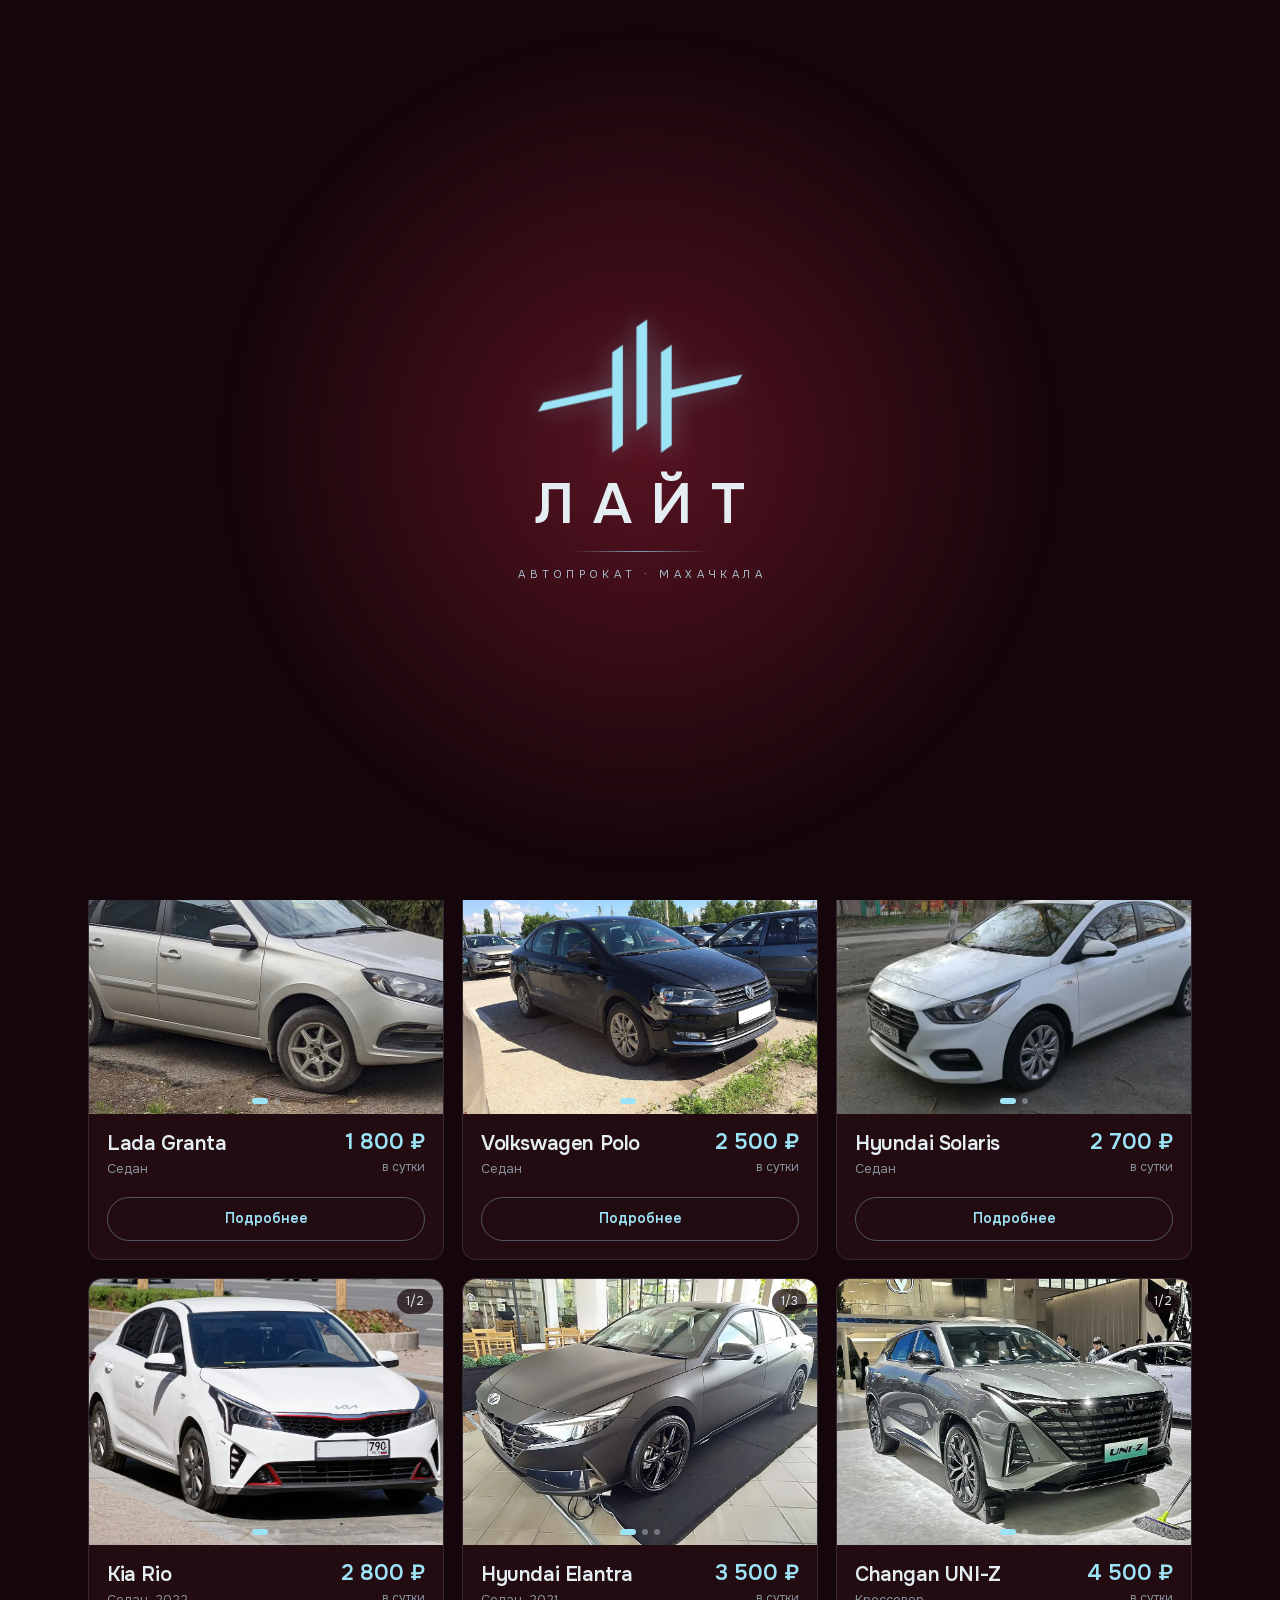
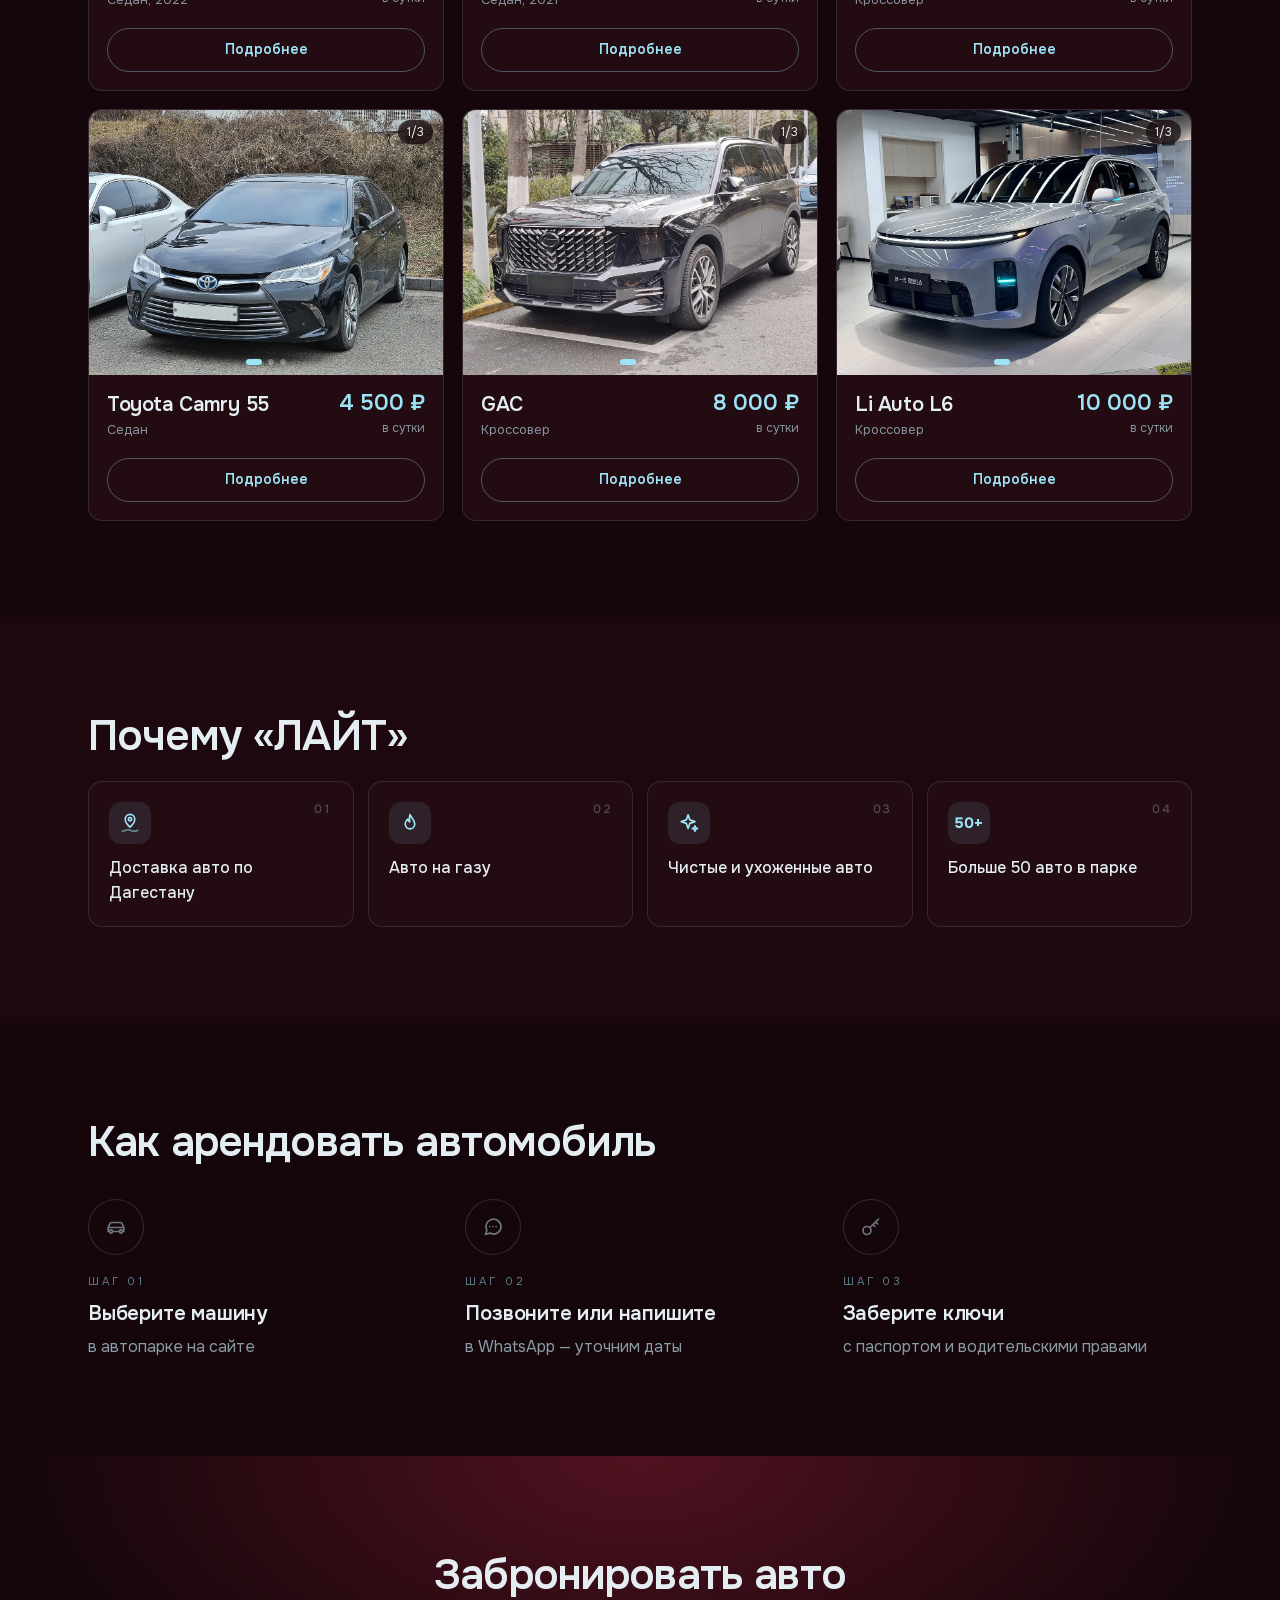
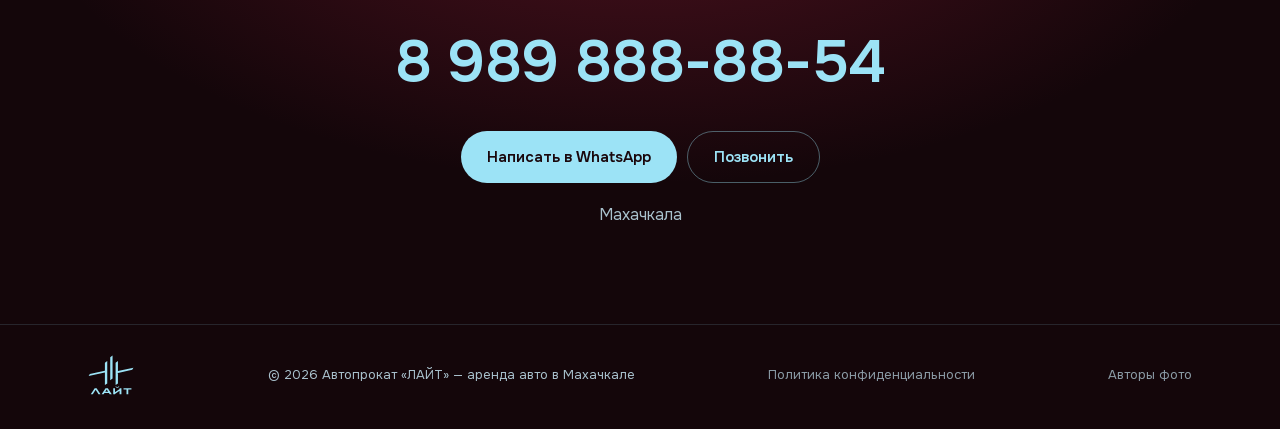
==== commit ab5fca47: "Блок «Почему ЛАЙТ»: доставка по Дагестану, газ, чистые авто, 50+ авто; первый экран по центру на тел" ====
--- a/index.html
+++ b/index.html
@@ -4,10 +4,10 @@
 <meta charset="utf-8">
 <meta name="viewport" content="width=device-width, initial-scale=1, viewport-fit=cover">
 <title>Аренда авто в Махачкале от 1 800 ₽/сутки — автопрокат «ЛАЙТ»</title>
-<meta name="description" content="Автопрокат «ЛАЙТ» в Махачкале: аренда авто без водителя от 1 800 ₽ в сутки. Lada Granta, VW Polo, Hyundai Solaris, Kia Rio, Elantra, Changan, Toyota Camry, GAC, Li Auto L6. АКПП и МКПП, авто на газу, кондиционер в каждой машине. Тел. 8 989 888-88-54.">
+<meta name="description" content="Автопрокат «ЛАЙТ» в Махачкале: аренда авто без водителя от 1 800 ₽ в сутки. Lada Granta, VW Polo, Hyundai Solaris, Kia Rio, Elantra, Changan, Toyota Camry, GAC, Li Auto L6. Доставка по Дагестану, авто на газу, больше 50 машин в парке. Тел. 8 989 888-88-54.">
 <meta name="theme-color" content="#14060a">
 <meta property="og:title" content="Аренда авто в Махачкале — автопрокат «ЛАЙТ»">
-<meta property="og:description" content="9 машин — от Лады Гранты до Li Auto L6. От 1 800 ₽ в сутки. Тел. 8 989 888-88-54.">
+<meta property="og:description" content="9 моделей, больше 50 авто — от Лады Гранты до Li Auto L6. От 1 800 ₽ в сутки. Тел. 8 989 888-88-54.">
 <meta property="og:type" content="website">
 <meta property="og:locale" content="ru_RU">
 <meta property="og:image" content="assets/img/cars/granta-1.webp">
@@ -60,7 +60,7 @@
     <div class="hero-t">
       <p class="kicker">Автопрокат «ЛАЙТ»</p>
       <h1>Аренда авто<br>в Махачкале</h1>
-      <p class="lead">9 машин — от Лады Гранты до Li Auto L6. Посуточно, без водителя, от <b>1 800 ₽</b> в сутки.</p>
+      <p class="lead">9 моделей — от Лады Гранты до Li Auto L6. Посуточно, без водителя, от <b>1 800 ₽</b> в сутки.</p>
       <div class="cta">
         <a class="btn btn-main" href="#fleet">Выбрать машину</a>
         <a class="btn btn-ghost" href="tel:+79898888854">Позвонить</a>
@@ -89,12 +89,12 @@
 
 <section class="sec sec-soft">
   <div class="wrap">
-    <h2 class="rv">В каждой машине</h2>
+    <h2 class="rv">Почему «ЛАЙТ»</h2>
     <ul class="feats rv-kids">
-      <li class="ft ft-gas"><span class="ft-n">01</span><span class="ic"><svg viewBox="0 0 24 24"><path pathLength="1" class="flame" d="M12 2.8c.9 3.4 5.2 5.6 5.2 10.4a5.2 5.2 0 0 1-10.4 0c0-2.6 1.3-4.3 2.7-5.5.3 1.7 1.1 2.7 2.2 3.2-.6-3-.6-5.4.3-8.1z"/></svg></span>Авто на газу</li>
-      <li class="ft ft-gear"><span class="ft-n">02</span><span class="ic"><svg viewBox="0 0 24 24"><path pathLength="1" d="M6 5v14M12 5v14M18 5v7M6 12h12"/><circle class="knob" cx="6" cy="5" r="2"/></svg></span>АКПП и МКПП</li>
-      <li class="ft ft-snow"><span class="ft-n">03</span><span class="ic"><svg viewBox="0 0 24 24"><g class="flake"><path pathLength="1" d="M12 2v20M3.3 7l17.4 10M3.3 17 20.7 7"/><path pathLength="1" d="M9.2 3.8 12 6l2.8-2.2M9.2 20.2 12 18l2.8 2.2M4.2 10.4l3.3-.8-1.1-3.4M19.8 13.6l-3.3.8 1.1 3.4M4.2 13.6l3.3.8-1.1 3.4M19.8 10.4l-3.3-.8 1.1-3.4"/></g></svg></span>Кондиционер в каждом авто</li>
-      <li class="ft ft-clean"><span class="ft-n">04</span><span class="ic"><svg viewBox="0 0 24 24"><path pathLength="1" class="sp1" d="M11 3l1.9 5.6L18.5 10.5l-5.6 1.9L11 18l-1.9-5.6L3.5 10.5l5.6-1.9z"/><path pathLength="1" class="sp2" d="M18.5 15l.8 2.2 2.2.8-2.2.8-.8 2.2-.8-2.2-2.2-.8 2.2-.8z"/></svg></span>Чистые и ухоженные автомобили</li>
+      <li class="ft ft-del"><span class="ft-n">01</span><span class="ic"><svg viewBox="0 0 24 24"><path pathLength="1" class="route" d="M3.5 21c2.6 0 3.8-1.6 6.3-1.6s3.7 1.6 6.3 1.6c1.5 0 2.7-.4 4.4-1.2"/><g class="pin"><path pathLength="1" d="M12 16.4s-5.2-4.7-5.2-8.6a5.2 5.2 0 0 1 10.4 0c0 3.9-5.2 8.6-5.2 8.6z"/><circle cx="12" cy="7.8" r="1.8"/></g></svg></span>Доставка авто по Дагестану</li>
+      <li class="ft ft-gas"><span class="ft-n">02</span><span class="ic"><svg viewBox="0 0 24 24"><path pathLength="1" class="flame" d="M12 2.8c.9 3.4 5.2 5.6 5.2 10.4a5.2 5.2 0 0 1-10.4 0c0-2.6 1.3-4.3 2.7-5.5.3 1.7 1.1 2.7 2.2 3.2-.6-3-.6-5.4.3-8.1z"/></svg></span>Авто на газу</li>
+      <li class="ft ft-clean"><span class="ft-n">03</span><span class="ic"><svg viewBox="0 0 24 24"><path pathLength="1" class="sp1" d="M11 3l1.9 5.6L18.5 10.5l-5.6 1.9L11 18l-1.9-5.6L3.5 10.5l5.6-1.9z"/><path pathLength="1" class="sp2" d="M18.5 15l.8 2.2 2.2.8-2.2.8-.8 2.2-.8-2.2-2.2-.8 2.2-.8z"/></svg></span>Чистые и ухоженные авто</li>
+      <li class="ft ft-fleet"><span class="ft-n">04</span><span class="ic ic-num"><b>50+</b></span>Больше 50 авто в&nbsp;парке</li>
     </ul>
   </div>
 </section>
@@ -151,7 +151,7 @@
     <p class="sheet-sub" id="sheetSub"></p>
     <p class="sheet-price"><b id="sheetPrice"></b> ₽ / сутки</p>
     <ul class="sheet-list">
-      <li>Авто на газу</li><li>АКПП и МКПП</li><li>Кондиционер</li><li>Чистая и ухоженная</li>
+      <li>Авто на газу</li><li>Чистая и ухоженная</li><li>Доставка по Дагестану</li>
     </ul>
     <div class="cta">
       <a class="btn btn-main" id="sheetWa" href="https://wa.me/79898888854" target="_blank" rel="noopener">Забронировать в WhatsApp</a>
--- a/css/style.css
+++ b/css/style.css
@@ -122,6 +122,9 @@
   .menu{display:none}
   .hero-grid{grid-template-columns:1fr}
   .hero-mark{order:-1}
+  .hero-t{text-align:center}
+  .hero .lead{margin-inline:auto}
+  .hero .cta{justify-content:center}
 }
 @media (max-width:600px){
   body{padding-bottom:76px}
@@ -188,7 +191,7 @@
 .hero-t>:nth-child(2){--d:1}.hero-t>:nth-child(3){--d:2}.hero-t>:nth-child(4){--d:3}
 @keyframes heroUp{from{opacity:0;transform:translateY(18px)}to{opacity:1;transform:none}}
 html.intro-on .hero-t>*,html.intro-on .hero-mark svg,html.intro-on .hm-sheen{animation-play-state:paused}
-@media (max-width:760px){.hero-mark svg{max-width:210px;margin:0}}
+@media (max-width:760px){.hero-mark svg{max-width:210px;margin:0 auto}}
 
 /* ===== Тихое появление при прокрутке ===== */
 html.js .rv,html.js .rv-kids>*,html.js .car{opacity:0;transform:translateY(22px);transition:opacity .9s var(--ease),transform .9s var(--ease),border-color .2s ease;transition-delay:var(--rd,0ms)}
@@ -217,22 +220,22 @@
 .ft .ic svg [pathLength]{stroke-dasharray:1;stroke-dashoffset:0}
 html.js .feats .ic svg [pathLength]{stroke-dashoffset:1;transition:stroke-dashoffset 1.6s var(--ease-io);transition-delay:calc(var(--rd,0ms) + 250ms)}
 html.js .feats.in .ic svg [pathLength]{stroke-dashoffset:0}
-.ft-gear .knob{fill:var(--cyan);stroke:none;opacity:0;transition:opacity .4s var(--ease) calc(var(--rd,0ms) + 1.2s)}
-html.js .feats.in .ft-gear .knob,html:not(.js) .ft-gear .knob{opacity:1}
+.ic-num b{font-size:15px;font-weight:700;letter-spacing:-.02em;color:var(--cyan);font-variant-numeric:tabular-nums}
+.ft-del .route{stroke-dasharray:1;opacity:.55}
 .ft .ic{transition:background-color .4s var(--ease)}
 @media (hover:hover) and (pointer:fine){
   .ft:hover .ic{background:rgba(156,227,246,.16)}
   .ft-gas:hover .flame{transform-box:fill-box;transform-origin:50% 100%;animation:flick 1.1s ease-in-out infinite}
-  .ft-gear:hover .knob{animation:shift 2.4s var(--ease-io) infinite}
-  .ft-snow .flake{transform-box:fill-box;transform-origin:50% 50%;transition:transform 1.4s var(--ease)}
-  .ft-snow:hover .flake{transform:rotate(60deg)}
+  .ft-del:hover .pin{transform-box:fill-box;transform-origin:50% 100%;animation:hop 1.3s var(--ease-io) infinite}
+  .ft-fleet .ic-num b{display:inline-block;transition:transform .5s var(--ease)}
+  .ft-fleet:hover .ic-num b{transform:scale(1.12)}
   .ft-clean:hover .sp1,.ft-clean:hover .sp2{transform-box:fill-box;transform-origin:50% 50%;animation:twinkle 1.6s ease-in-out infinite}
   .ft-clean:hover .sp2{animation-delay:.4s}
 }
 @keyframes flick{0%,100%{transform:scale(1,1)}35%{transform:scale(.94,1.07)}70%{transform:scale(1.04,.96)}}
-@keyframes shift{0%,8%{transform:translate(0,0)}20%,30%{transform:translate(0,14px)}38%{transform:translate(0,7px)}46%{transform:translate(6px,7px)}56%,66%{transform:translate(6px,0)}74%{transform:translate(6px,7px)}82%{transform:translate(0,7px)}92%,100%{transform:translate(0,0)}}
+@keyframes hop{0%,60%,100%{transform:translateY(0)}25%{transform:translateY(-3px)}45%{transform:translateY(0) scale(1.06,.94)}}
 @keyframes twinkle{0%,100%{transform:scale(1);opacity:1}50%{transform:scale(.8);opacity:.6}}
-@media (prefers-reduced-motion:reduce){html.js .feats .ic svg [pathLength]{stroke-dashoffset:0}.ft-gear .knob{opacity:1}}
+@media (prefers-reduced-motion:reduce){html.js .feats .ic svg [pathLength]{stroke-dashoffset:0}}
 
 /* ===== «Как арендовать»: маршрут — линия заполняется при прокрутке, шаги загораются ===== */
 .route{list-style:none;position:relative;display:grid;grid-template-columns:repeat(3,1fr);gap:28px;margin-top:34px}
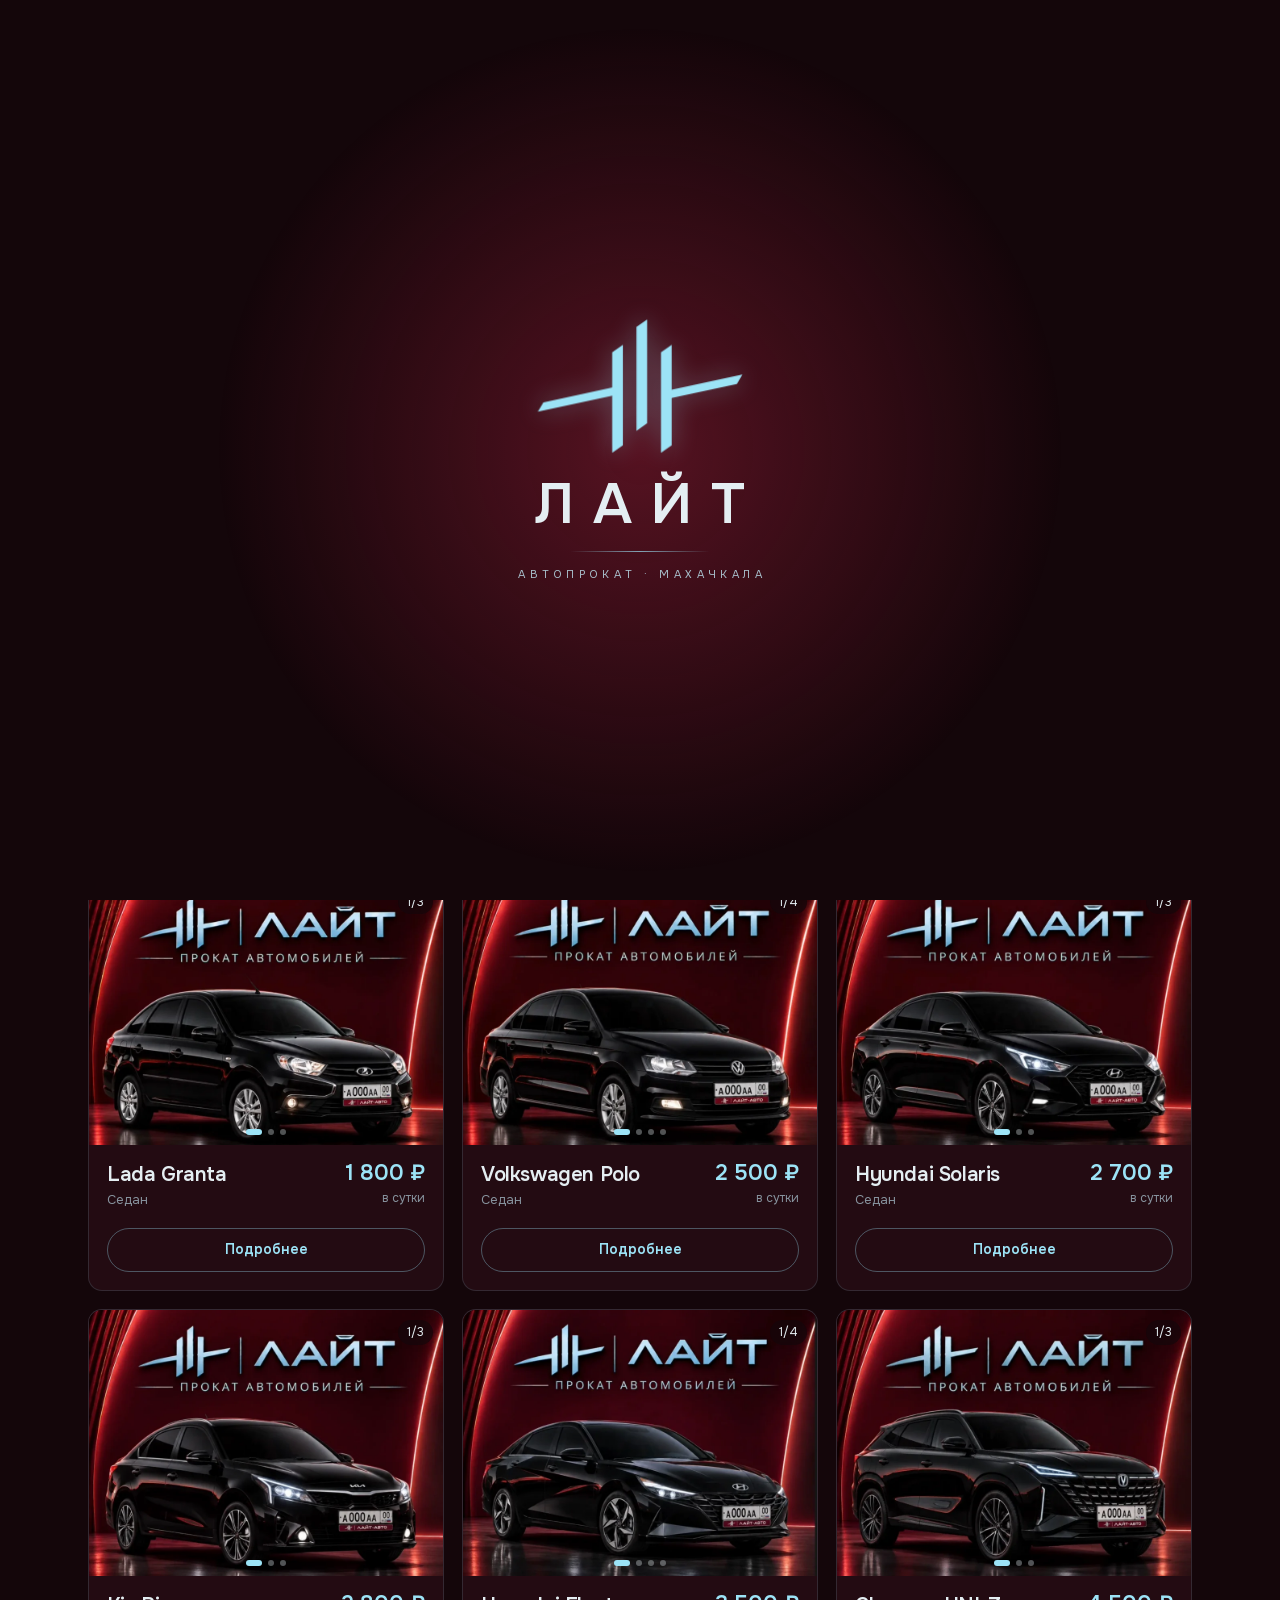
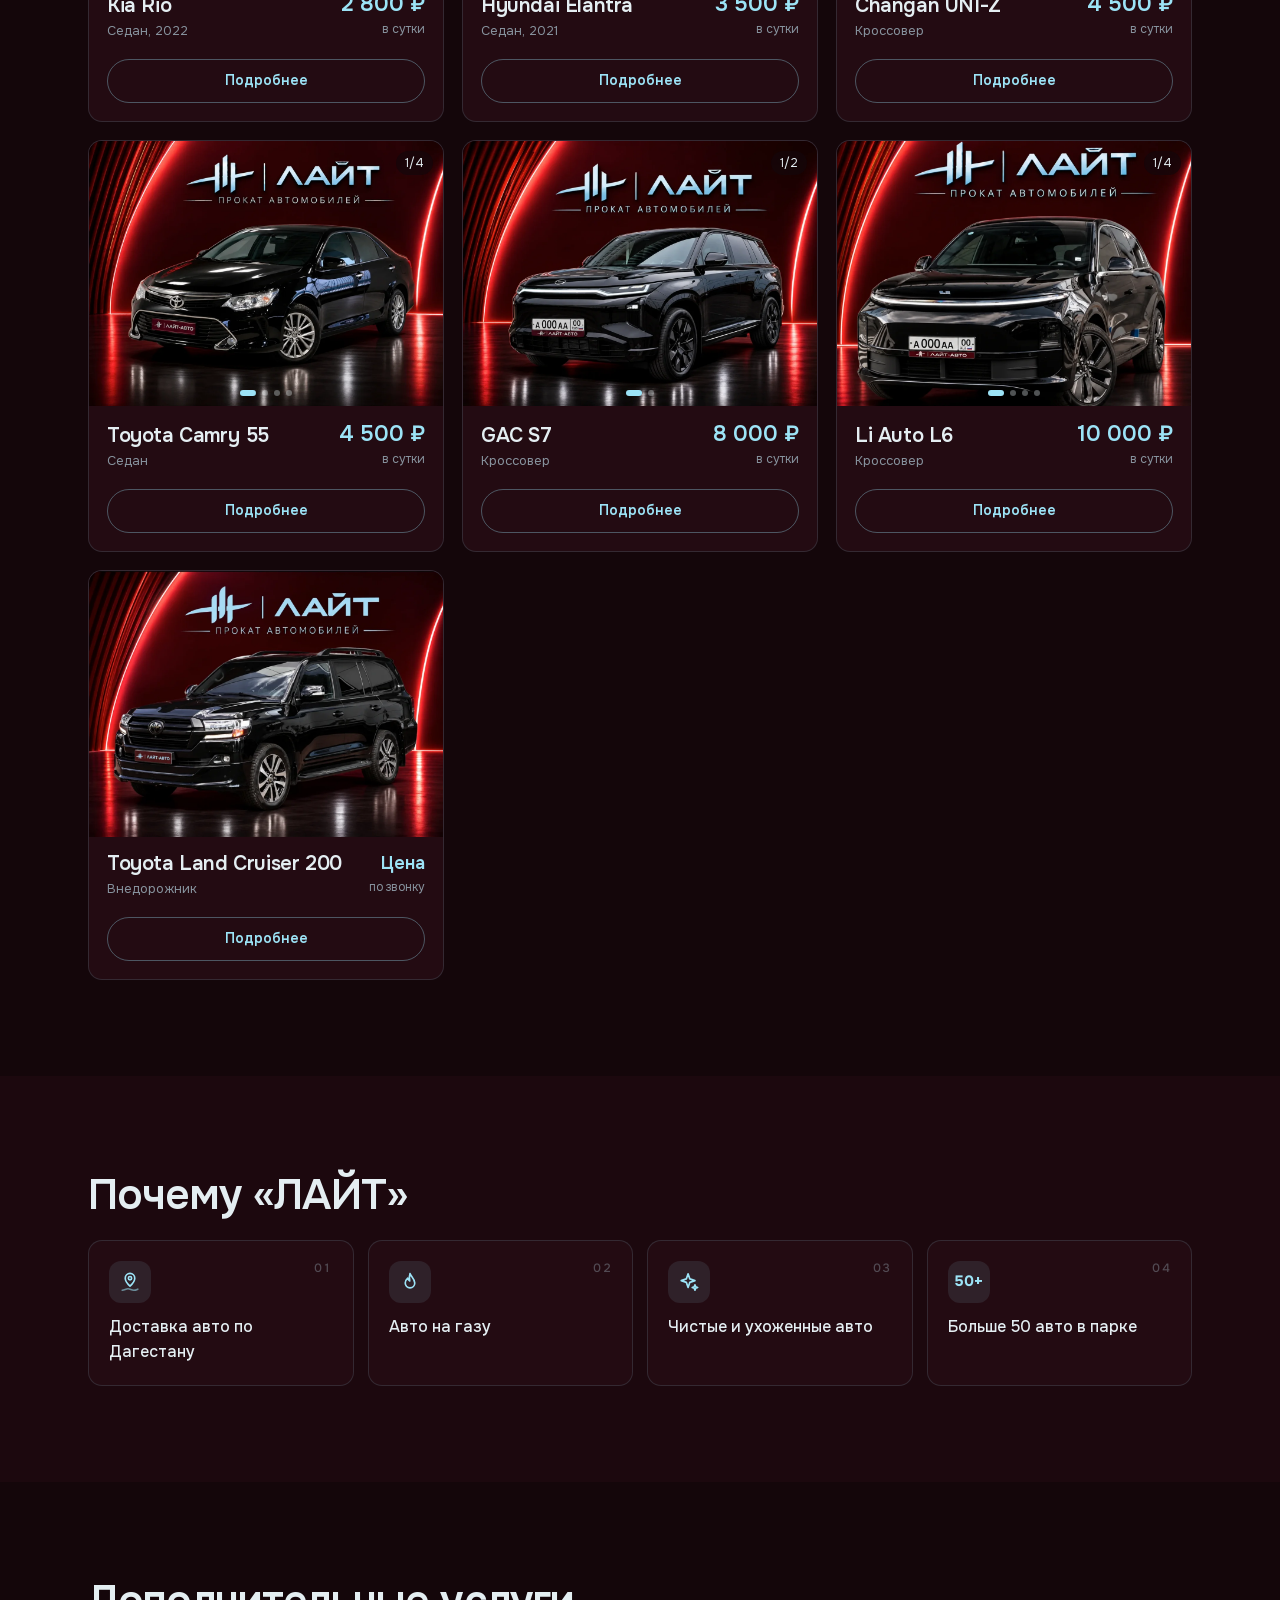
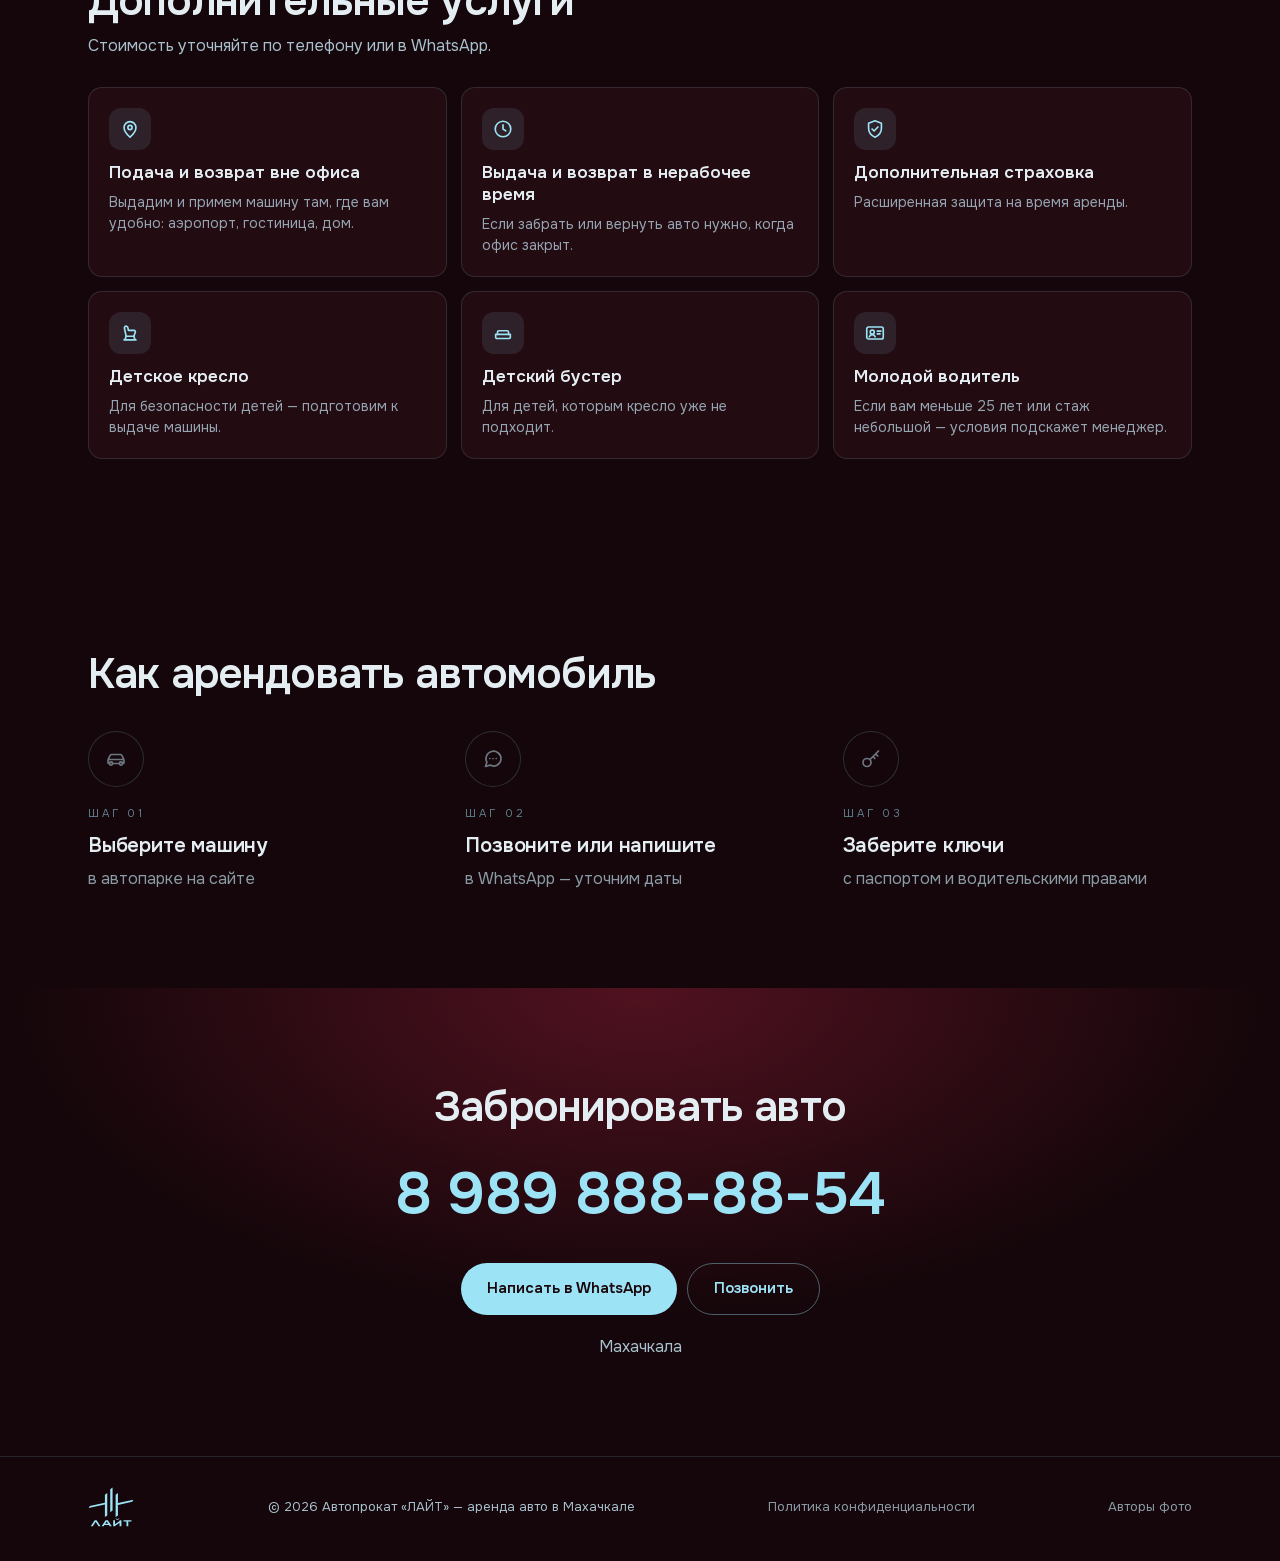
==== commit d7bf3f67: "Обложки машин от автопроката, GAC S7 и Land Cruiser 200, блок «Дополнительные услуги», 50+ авто на п" ====
--- a/index.html
+++ b/index.html
@@ -4,16 +4,16 @@
 <meta charset="utf-8">
 <meta name="viewport" content="width=device-width, initial-scale=1, viewport-fit=cover">
 <title>Аренда авто в Махачкале от 1 800 ₽/сутки — автопрокат «ЛАЙТ»</title>
-<meta name="description" content="Автопрокат «ЛАЙТ» в Махачкале: аренда авто без водителя от 1 800 ₽ в сутки. Lada Granta, VW Polo, Hyundai Solaris, Kia Rio, Elantra, Changan, Toyota Camry, GAC, Li Auto L6. Доставка по Дагестану, авто на газу, больше 50 машин в парке. Тел. 8 989 888-88-54.">
+<meta name="description" content="Автопрокат «ЛАЙТ» в Махачкале: аренда авто без водителя от 1 800 ₽ в сутки. Lada Granta, VW Polo, Hyundai Solaris, Kia Rio, Elantra, Changan, Toyota Camry, GAC S7, Li Auto L6, Toyota Land Cruiser 200. Доставка по Дагестану, авто на газу, больше 50 машин в парке. Тел. 8 989 888-88-54.">
 <meta name="theme-color" content="#14060a">
 <meta property="og:title" content="Аренда авто в Махачкале — автопрокат «ЛАЙТ»">
-<meta property="og:description" content="9 моделей, больше 50 авто — от Лады Гранты до Li Auto L6. От 1 800 ₽ в сутки. Тел. 8 989 888-88-54.">
+<meta property="og:description" content="Больше 50 автомобилей — от Лады Гранты до Toyota Land Cruiser 200. От 1 800 ₽ в сутки. Тел. 8 989 888-88-54.">
 <meta property="og:type" content="website">
 <meta property="og:locale" content="ru_RU">
-<meta property="og:image" content="assets/img/cars/granta-1.webp">
+<meta property="og:image" content="assets/img/cars/granta-0.webp">
 <link rel="icon" type="image/svg+xml" href="assets/img/lite-mark.svg">
 <link rel="icon" type="image/png" href="assets/img/lite-mark.png">
-<script type="application/ld+json">{"@context":"https://schema.org","@type":"AutoRental","name":"Автопрокат «ЛАЙТ»","description":"Аренда автомобилей без водителя в Махачкале посуточно.","image":"assets/img/cars/granta-1.webp","logo":"assets/img/lite-logo.png","telephone":"+7 989 888-88-54","priceRange":"от 1 800 ₽ в сутки","areaServed":"Махачкала, Республика Дагестан","address":{"@type":"PostalAddress","addressLocality":"Махачкала","addressRegion":"Республика Дагестан","addressCountry":"RU"}}</script>
+<script type="application/ld+json">{"@context":"https://schema.org","@type":"AutoRental","name":"Автопрокат «ЛАЙТ»","description":"Аренда автомобилей без водителя в Махачкале посуточно.","image":"assets/img/cars/granta-0.webp","logo":"assets/img/lite-logo.png","telephone":"+7 989 888-88-54","priceRange":"от 1 800 ₽ в сутки","areaServed":"Махачкала, Республика Дагестан","address":{"@type":"PostalAddress","addressLocality":"Махачкала","addressRegion":"Республика Дагестан","addressCountry":"RU"}}</script>
 <script>document.documentElement.classList.add("js");try{if(!matchMedia("(prefers-reduced-motion: reduce)").matches)document.documentElement.classList.add("intro-on")}catch(e){}</script>
 <link rel="stylesheet" href="css/fonts.css">
 <link rel="stylesheet" href="css/style.css">
@@ -60,7 +60,7 @@
     <div class="hero-t">
       <p class="kicker">Автопрокат «ЛАЙТ»</p>
       <h1>Аренда авто<br>в Махачкале</h1>
-      <p class="lead">9 моделей — от Лады Гранты до Li Auto L6. Посуточно, без водителя, от <b>1 800 ₽</b> в сутки.</p>
+      <p class="lead"><b>Больше 50 автомобилей</b> в парке — от Лады Гранты до Toyota Land Cruiser 200. Посуточно, без водителя, от <b>1 800 ₽</b> в сутки.</p>
       <div class="cta">
         <a class="btn btn-main" href="#fleet">Выбрать машину</a>
         <a class="btn btn-ghost" href="tel:+79898888854">Позвонить</a>
@@ -99,6 +99,20 @@
   </div>
 </section>
 
+<section class="sec" id="services">
+  <div class="wrap">
+    <h2 class="rv">Дополнительные услуги</h2>
+    <p class="sub rv">Стоимость уточняйте по телефону или в WhatsApp.</p>
+    <ul class="feats svc rv-kids">
+      <li class="ft"><span class="ic"><svg viewBox="0 0 24 24"><path pathLength="1" d="M12 21s-6.5-5.8-6.5-10.6a6.5 6.5 0 0 1 13 0C18.5 15.2 12 21 12 21z"/><circle pathLength="1" cx="12" cy="10.3" r="2.3"/></svg></span><b>Подача и возврат вне офиса</b><span>Выдадим и примем машину там, где вам удобно: аэропорт, гостиница, дом.</span></li>
+      <li class="ft"><span class="ic"><svg viewBox="0 0 24 24"><circle pathLength="1" cx="12" cy="12" r="8.5"/><path pathLength="1" d="M12 7.5V12l3 2"/></svg></span><b>Выдача и возврат в нерабочее время</b><span>Если забрать или вернуть авто нужно, когда офис закрыт.</span></li>
+      <li class="ft"><span class="ic"><svg viewBox="0 0 24 24"><path pathLength="1" d="M12 3 5 5.8v5.4c0 4.4 3 8 7 9.8 4-1.8 7-5.4 7-9.8V5.8z"/><path pathLength="1" d="m8.8 12 2.2 2.2 4.2-4.4"/></svg></span><b>Дополнительная страховка</b><span>Расширенная защита на время аренды.</span></li>
+      <li class="ft"><span class="ic"><svg viewBox="0 0 24 24"><path pathLength="1" d="M8 4.5c-1.4 0-2.3 1.2-2 2.6l1.8 8.4h8.4l1.6-4.3c.4-1-.4-2-1.4-2H10.2L9.8 6.6C9.6 5.4 9 4.5 8 4.5z"/><path pathLength="1" d="M7.8 15.5 6.5 19.5M16.2 15.5l1.3 4M5.5 19.5h13"/></svg></span><b>Детское кресло</b><span>Для безопасности детей — подготовим к выдаче машины.</span></li>
+      <li class="ft"><span class="ic"><svg viewBox="0 0 24 24"><path pathLength="1" d="M4 13.5h16v3a1.5 1.5 0 0 1-1.5 1.5h-13A1.5 1.5 0 0 1 4 16.5z"/><path pathLength="1" d="M6 13.5V11a1.5 1.5 0 0 1 1.5-1.5h9A1.5 1.5 0 0 1 18 11v2.5"/></svg></span><b>Детский бустер</b><span>Для детей, которым кресло уже не подходит.</span></li>
+      <li class="ft"><span class="ic"><svg viewBox="0 0 24 24"><rect pathLength="1" x="3" y="5.5" width="18" height="13" rx="2"/><circle pathLength="1" cx="9" cy="11" r="2.2"/><path pathLength="1" d="M5.8 16c.5-1.5 1.7-2.3 3.2-2.3s2.7.8 3.2 2.3M14.5 10h4M14.5 13h3"/></svg></span><b>Молодой водитель</b><span>Если вам меньше 25 лет или стаж небольшой — условия подскажет менеджер.</span></li>
+    </ul>
+  </div>
+</section>
 <section class="sec" id="how">
   <div class="wrap">
     <h2 class="rv">Как арендовать автомобиль</h2>
@@ -149,7 +163,7 @@
   <div class="sheet-body">
     <h3 id="sheetName"></h3>
     <p class="sheet-sub" id="sheetSub"></p>
-    <p class="sheet-price"><b id="sheetPrice"></b> ₽ / сутки</p>
+    <p class="sheet-price" id="sheetPriceP"></p>
     <ul class="sheet-list">
       <li>Авто на газу</li><li>Чистая и ухоженная</li><li>Доставка по Дагестану</li>
     </ul>
--- a/css/style.css
+++ b/css/style.css
@@ -261,3 +261,11 @@
   .st-t b{font-size:19px}
 }
 @media (prefers-reduced-motion:reduce){.route-rail i{transform:none!important}}
+
+/* дополнительные услуги */
+.svc{grid-template-columns:repeat(3,1fr)}
+.svc li b{font-size:17px;font-weight:600;line-height:1.3}
+.svc li>span:last-child{font-size:14px;font-weight:400;color:var(--ash);opacity:.85;line-height:1.5;margin-top:-4px}
+@media (max-width:900px){.svc{grid-template-columns:repeat(2,1fr)}}
+@media (max-width:600px){.svc{grid-template-columns:1fr}.svc li{flex-direction:row;flex-wrap:wrap;align-items:center;column-gap:14px}.svc li b{flex:1;font-size:16px}.svc li>span:last-child{flex-basis:100%;margin-top:0}}
+.car-price b.ask{font-size:18px}
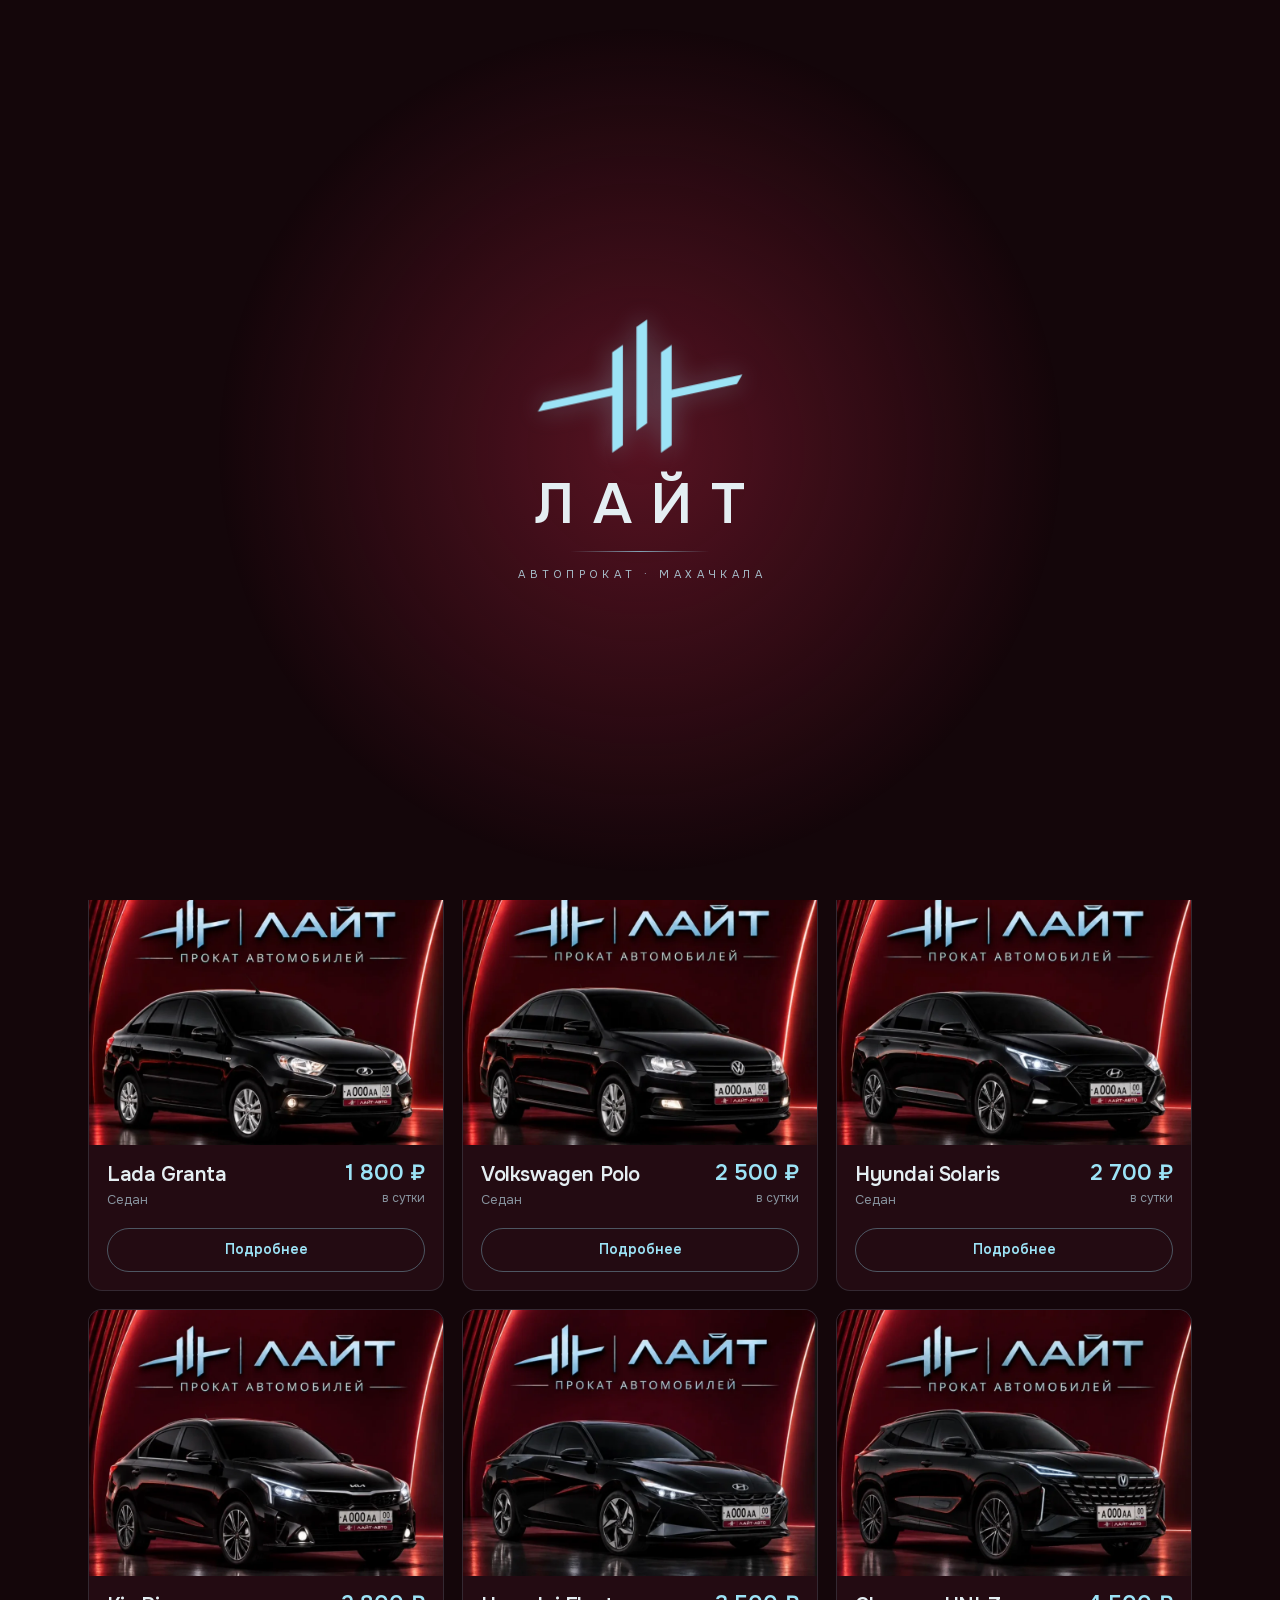
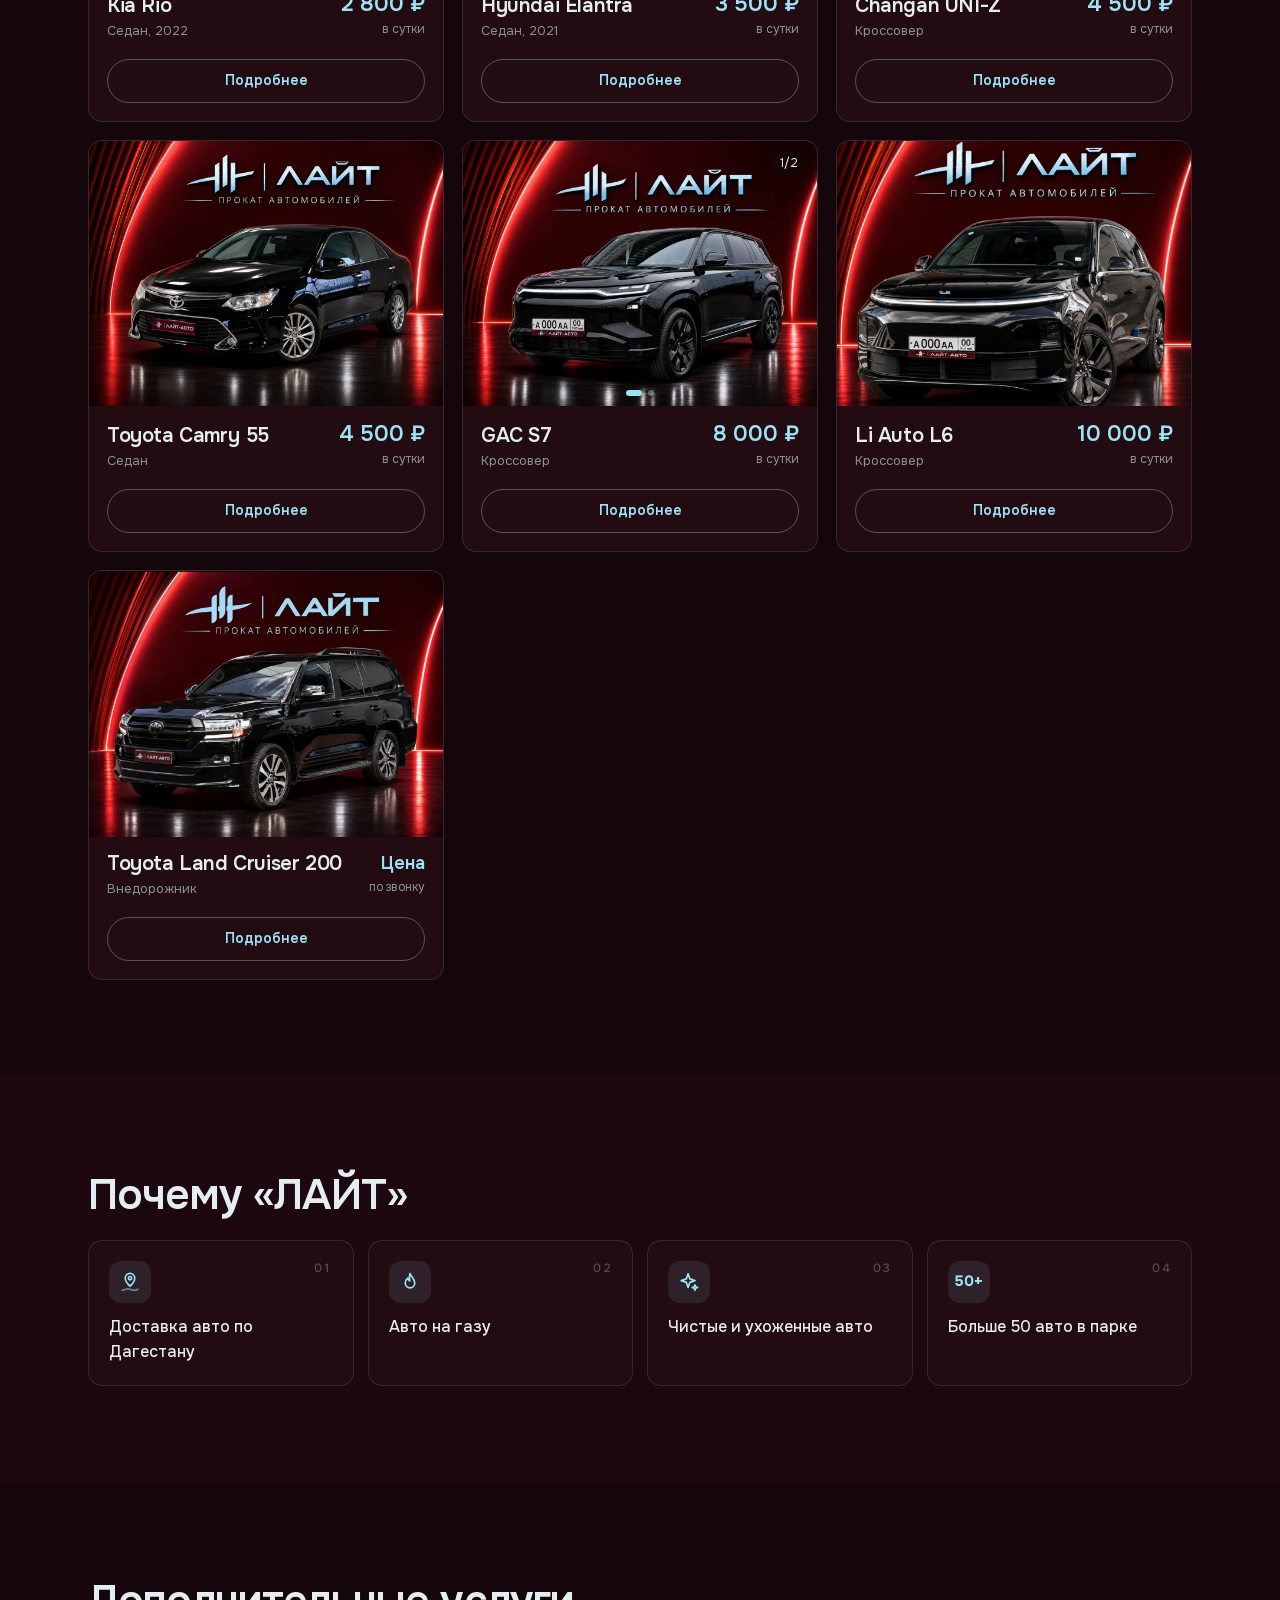
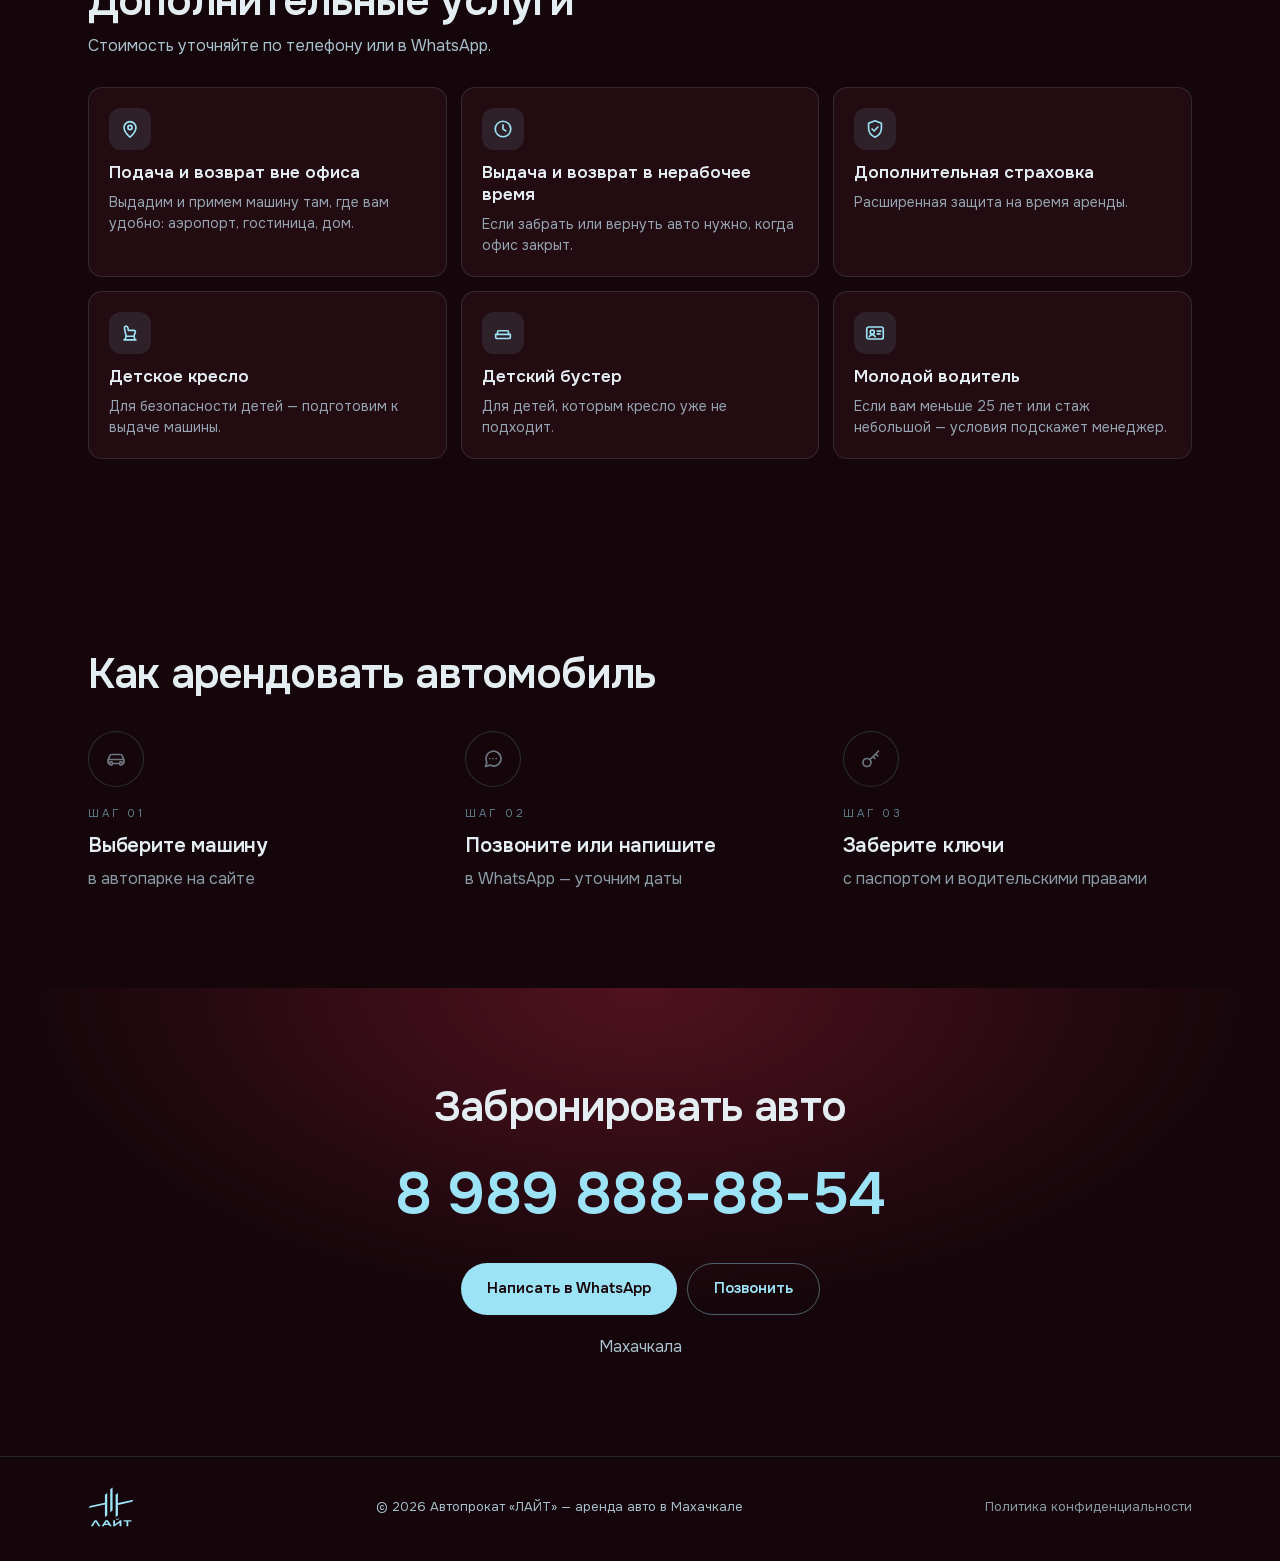
==== commit b4fe8c91: "Убраны живые фото с Commons и страница авторов — у машин только картинки «ЛАЙТ» Co-Authored-By: Clau" ====
--- a/index.html
+++ b/index.html
@@ -22,7 +22,7 @@
 
 <!--
   ЗАГЛУШКИ / проверить у владельца:
-  • Фото машин — настоящие фото этих моделей с Wikimedia Commons (не машины владельца), авторы в credits.html
+  • Фото машин — брендированные картинки «ЛАЙТ» от автопроката (не живые фото конкретных машин)
   • Адрес офиса и часы работы — нет (контакты: только телефон и WhatsApp)
   • Реквизиты оператора ПДн в privacy.html
 -->
@@ -82,7 +82,7 @@
 <section class="sec" id="fleet">
   <div class="wrap">
     <h2 class="rv">Автопарк и цены</h2>
-    <p class="sub rv">Листайте фото, нажмите на машину — откроется подробнее. Цена за сутки.</p>
+    <p class="sub rv">Нажмите на машину — откроется подробнее. Цена за сутки.</p>
     <div class="cars" id="cars"></div>
   </div>
 </section>
@@ -147,7 +147,6 @@
     <img src="assets/img/lite-logo.svg" alt="ЛАЙТ — автопрокат" width="481" height="414" class="foot-logo">
     <p>© <span id="yr">2026</span> Автопрокат «ЛАЙТ» — аренда авто в Махачкале</p>
     <a href="privacy.html">Политика конфиденциальности</a>
-    <a href="credits.html">Авторы фото</a>
   </div>
 </footer>
 
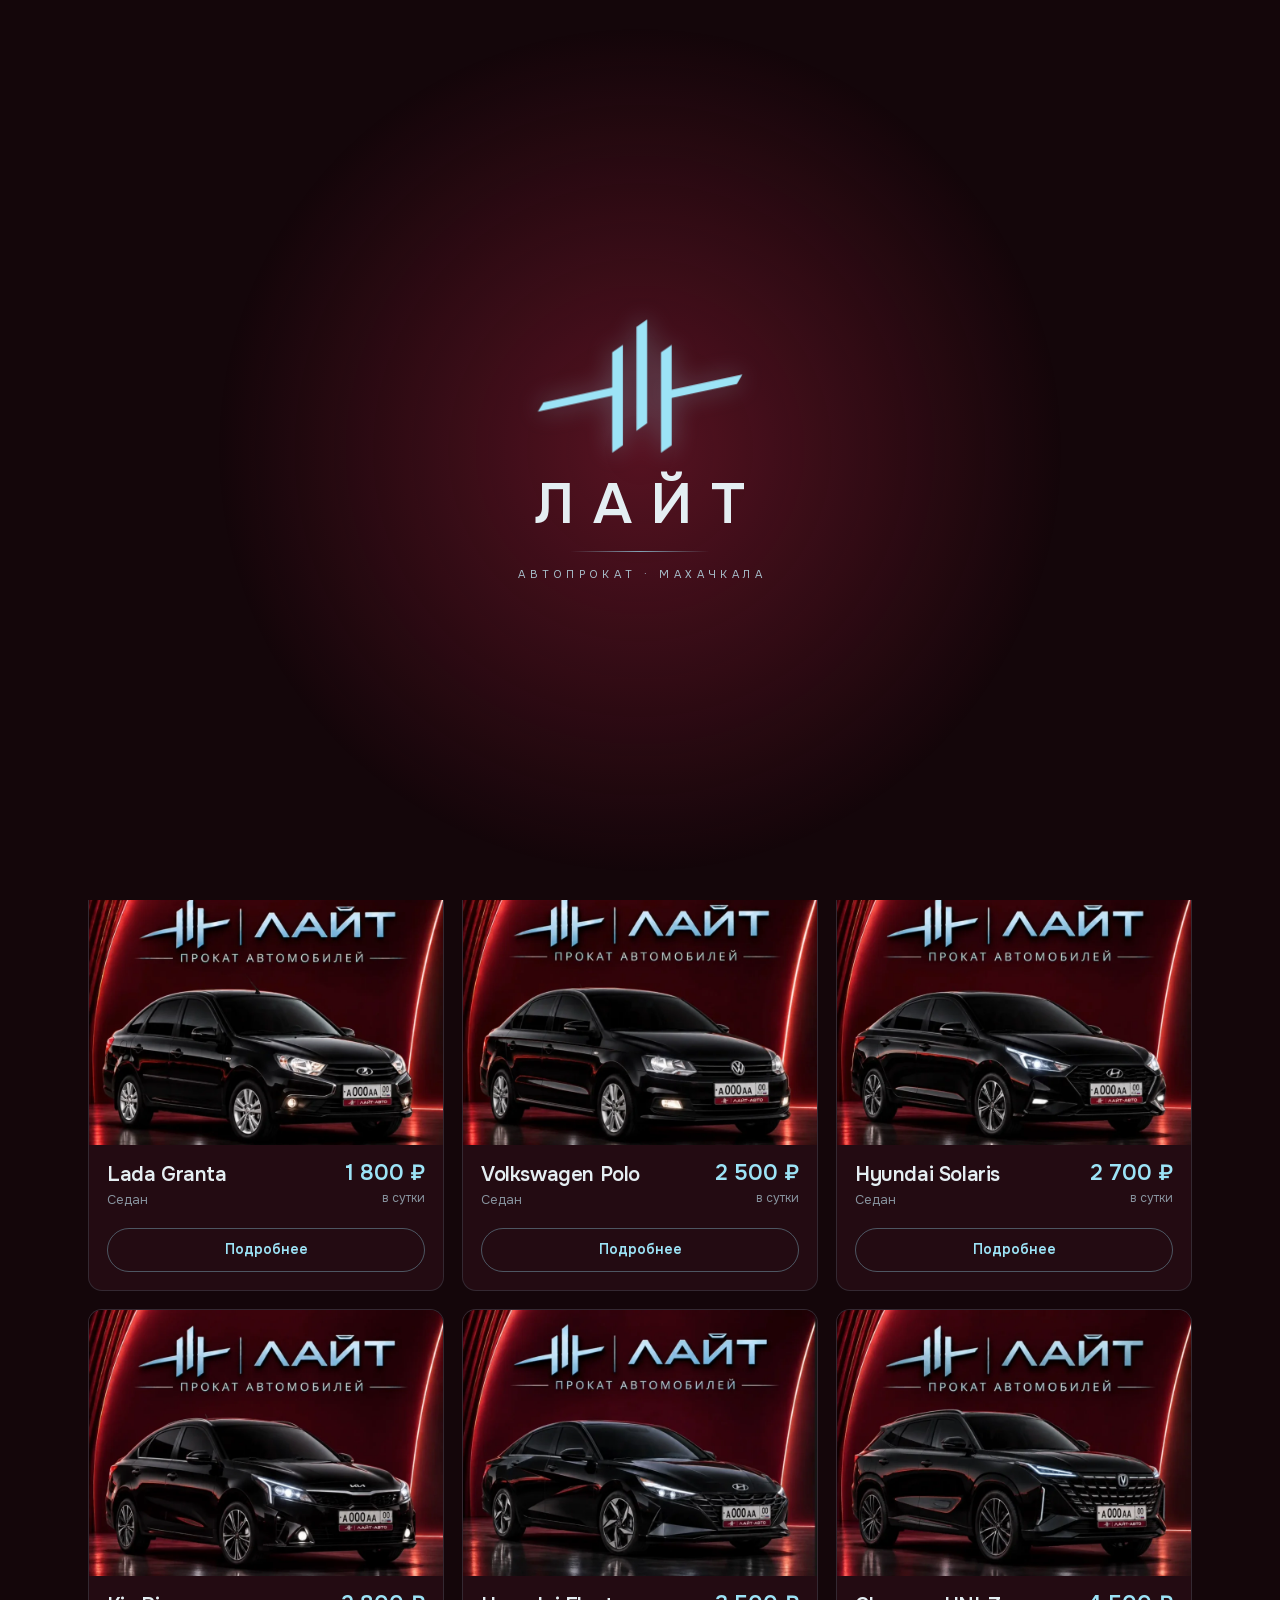
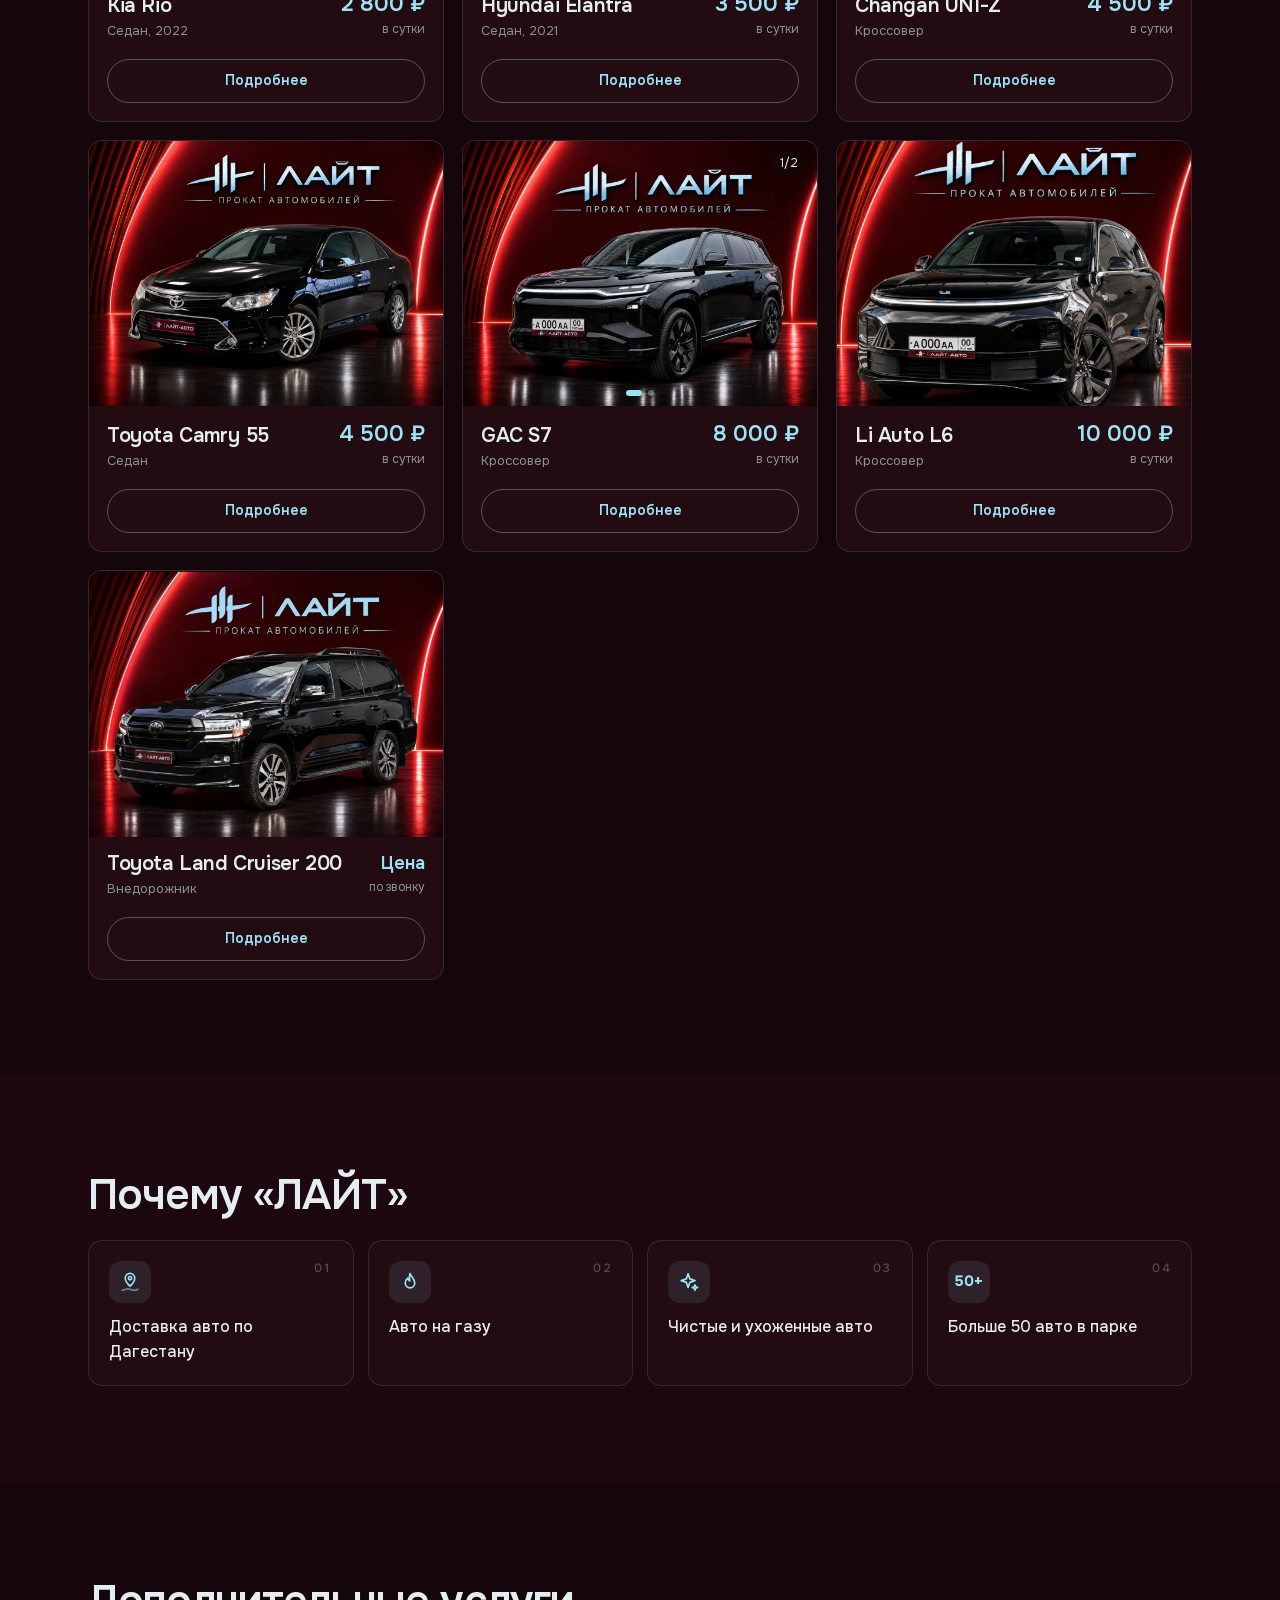
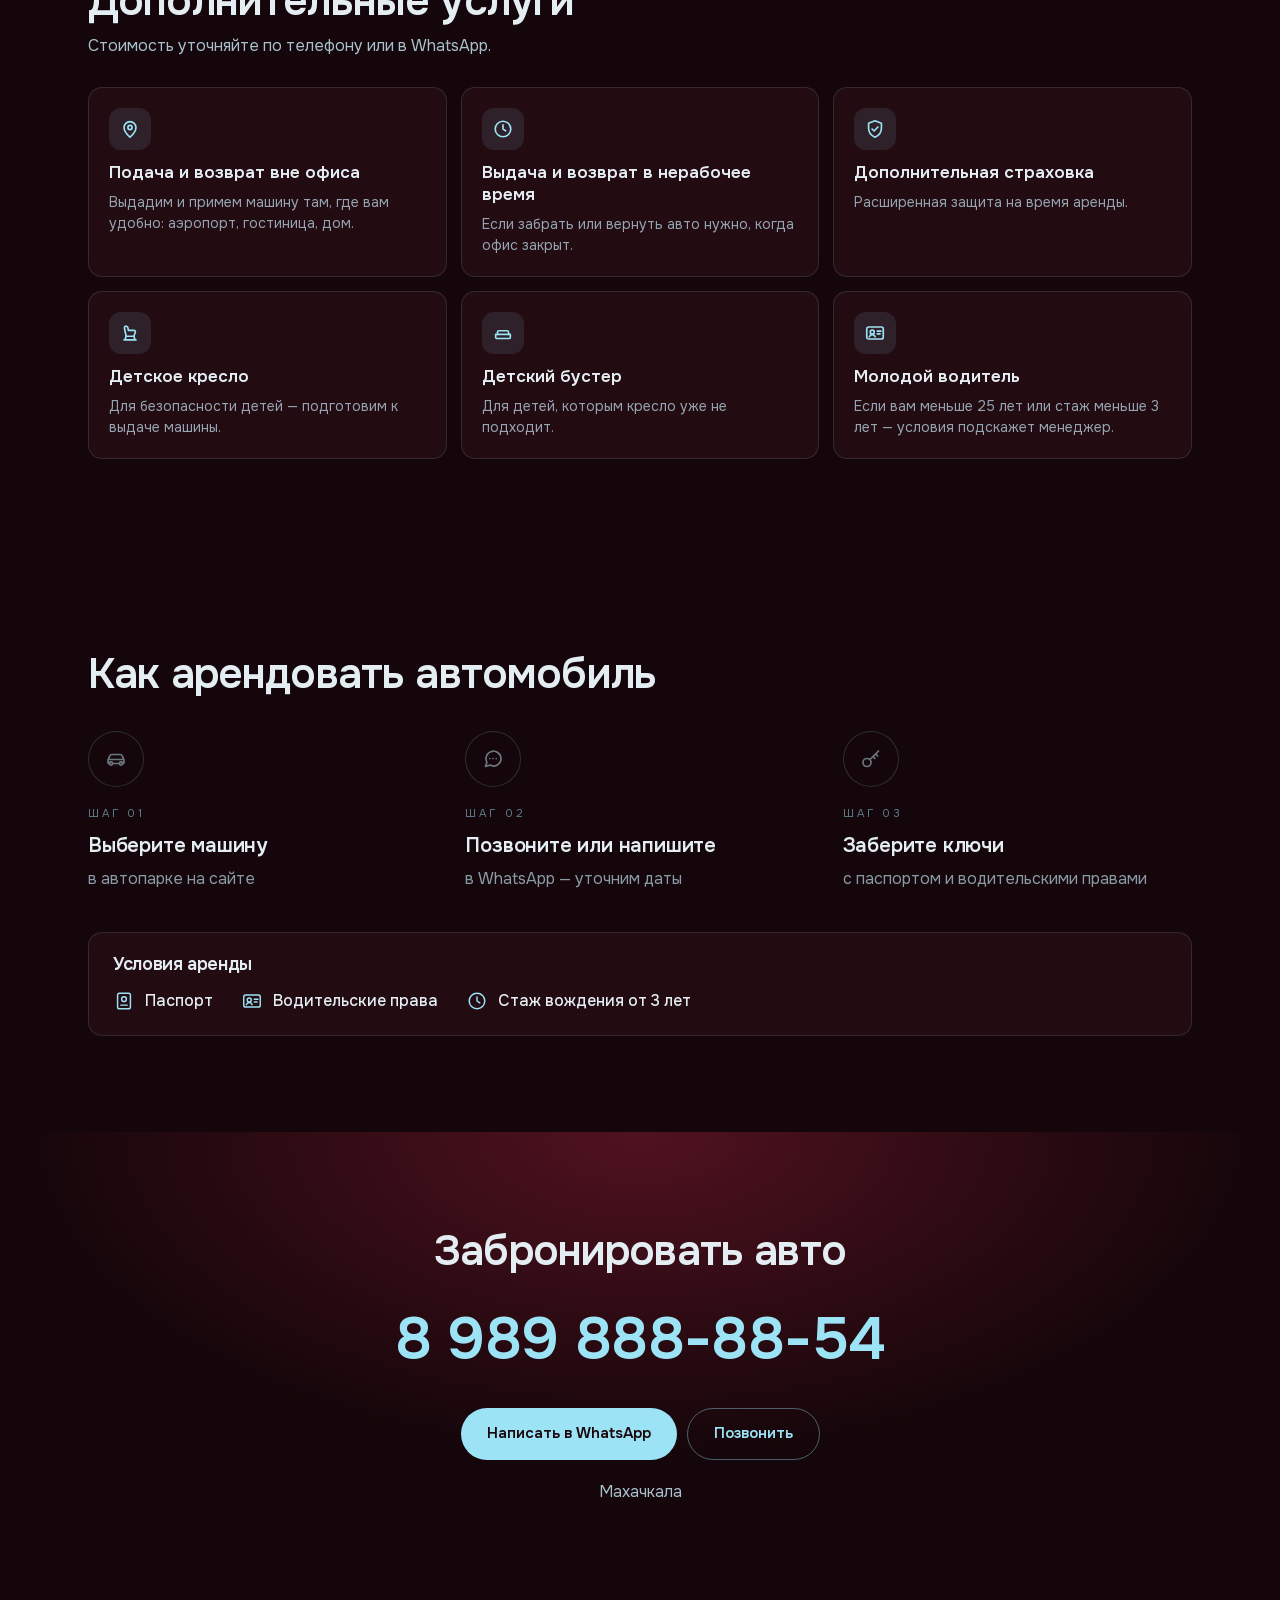
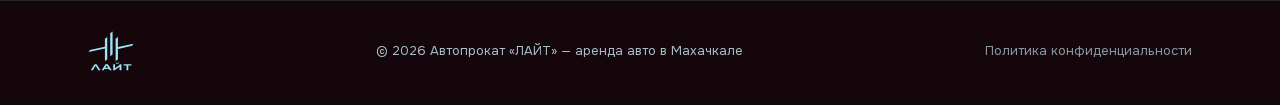
==== commit 10524bc7: "Условия аренды: паспорт, права, стаж от 3 лет Co-Authored-By: Claude Opus 5.5 <noreply@anthropic.com" ====
--- a/index.html
+++ b/index.html
@@ -109,7 +109,7 @@
       <li class="ft"><span class="ic"><svg viewBox="0 0 24 24"><path pathLength="1" d="M12 3 5 5.8v5.4c0 4.4 3 8 7 9.8 4-1.8 7-5.4 7-9.8V5.8z"/><path pathLength="1" d="m8.8 12 2.2 2.2 4.2-4.4"/></svg></span><b>Дополнительная страховка</b><span>Расширенная защита на время аренды.</span></li>
       <li class="ft"><span class="ic"><svg viewBox="0 0 24 24"><path pathLength="1" d="M8 4.5c-1.4 0-2.3 1.2-2 2.6l1.8 8.4h8.4l1.6-4.3c.4-1-.4-2-1.4-2H10.2L9.8 6.6C9.6 5.4 9 4.5 8 4.5z"/><path pathLength="1" d="M7.8 15.5 6.5 19.5M16.2 15.5l1.3 4M5.5 19.5h13"/></svg></span><b>Детское кресло</b><span>Для безопасности детей — подготовим к выдаче машины.</span></li>
       <li class="ft"><span class="ic"><svg viewBox="0 0 24 24"><path pathLength="1" d="M4 13.5h16v3a1.5 1.5 0 0 1-1.5 1.5h-13A1.5 1.5 0 0 1 4 16.5z"/><path pathLength="1" d="M6 13.5V11a1.5 1.5 0 0 1 1.5-1.5h9A1.5 1.5 0 0 1 18 11v2.5"/></svg></span><b>Детский бустер</b><span>Для детей, которым кресло уже не подходит.</span></li>
-      <li class="ft"><span class="ic"><svg viewBox="0 0 24 24"><rect pathLength="1" x="3" y="5.5" width="18" height="13" rx="2"/><circle pathLength="1" cx="9" cy="11" r="2.2"/><path pathLength="1" d="M5.8 16c.5-1.5 1.7-2.3 3.2-2.3s2.7.8 3.2 2.3M14.5 10h4M14.5 13h3"/></svg></span><b>Молодой водитель</b><span>Если вам меньше 25 лет или стаж небольшой — условия подскажет менеджер.</span></li>
+      <li class="ft"><span class="ic"><svg viewBox="0 0 24 24"><rect pathLength="1" x="3" y="5.5" width="18" height="13" rx="2"/><circle pathLength="1" cx="9" cy="11" r="2.2"/><path pathLength="1" d="M5.8 16c.5-1.5 1.7-2.3 3.2-2.3s2.7.8 3.2 2.3M14.5 10h4M14.5 13h3"/></svg></span><b>Молодой водитель</b><span>Если вам меньше 25 лет или стаж меньше 3 лет — условия подскажет менеджер.</span></li>
     </ul>
   </div>
 </section>
@@ -125,6 +125,14 @@
         <div class="st-t"><small>Шаг 03</small><b>Заберите ключи</b><span>с паспортом и водительскими правами</span></div></li>
       <li class="route-rail" aria-hidden="true"><i></i></li>
     </ol>
+    <div class="terms rv">
+      <h3>Условия аренды</h3>
+      <ul>
+        <li><svg viewBox="0 0 24 24" aria-hidden="true"><rect x="5" y="3.5" width="14" height="17" rx="2"/><circle cx="12" cy="10" r="2.6"/><path d="M8.5 16.5h7"/></svg>Паспорт</li>
+        <li><svg viewBox="0 0 24 24" aria-hidden="true"><rect x="3" y="5.5" width="18" height="13" rx="2"/><circle cx="9" cy="11" r="2.2"/><path d="M5.8 16c.5-1.5 1.7-2.3 3.2-2.3s2.7.8 3.2 2.3M14.5 10h4M14.5 13h3"/></svg>Водительские права</li>
+        <li><svg viewBox="0 0 24 24" aria-hidden="true"><circle cx="12" cy="12" r="8.5"/><path d="M12 7.5V12l3 2"/></svg>Стаж вождения от 3 лет</li>
+      </ul>
+    </div>
   </div>
 </section>
 
@@ -162,9 +170,12 @@
   <div class="sheet-body">
     <h3 id="sheetName"></h3>
     <p class="sheet-sub" id="sheetSub"></p>
+    <ul class="specs" id="sheetSpecs"></ul>
+    <p class="sheet-desc" id="sheetDesc"></p>
+    <p class="sheet-terms"><b>Условия аренды:</b> паспорт, водительские права, стаж от&nbsp;3&nbsp;лет.</p>
     <p class="sheet-price" id="sheetPriceP"></p>
     <ul class="sheet-list">
-      <li>Авто на газу</li><li>Чистая и ухоженная</li><li>Доставка по Дагестану</li>
+      <li id="sheetGas">Авто на газу</li><li>Чистая и ухоженная</li><li>Доставка по Дагестану</li>
     </ul>
     <div class="cta">
       <a class="btn btn-main" id="sheetWa" href="https://wa.me/79898888854" target="_blank" rel="noopener">Забронировать в WhatsApp</a>
--- a/css/style.css
+++ b/css/style.css
@@ -60,7 +60,9 @@
 
 /* галерея: листается пальцем (scroll-snap), точки и стрелки */
 .gal{position:relative;background:radial-gradient(90% 80% at 50% 40%,#3a0c18,#14060a)}
-.gal-track{display:flex;overflow-x:auto;scroll-snap-type:x mandatory;scrollbar-width:none;overscroll-behavior-x:contain}
+.gal-track{display:flex;overflow-x:auto;overflow-y:hidden;scroll-snap-type:x mandatory;scrollbar-width:none;overscroll-behavior-x:contain;touch-action:pan-x pan-y}
+.gal-track.one{overflow:hidden;touch-action:auto}
+.gal-track img{display:block}
 .gal-track::-webkit-scrollbar{display:none}
 .gal-track img{flex:0 0 100%;width:100%;aspect-ratio:4/3;object-fit:contain;scroll-snap-align:center;user-select:none;-webkit-user-drag:none}
 .gal-track img.cover{object-fit:cover}
@@ -269,3 +271,23 @@
 @media (max-width:900px){.svc{grid-template-columns:repeat(2,1fr)}}
 @media (max-width:600px){.svc{grid-template-columns:1fr}.svc li{flex-direction:row;flex-wrap:wrap;align-items:center;column-gap:14px}.svc li b{flex:1;font-size:16px}.svc li>span:last-child{flex-basis:100%;margin-top:0}}
 .car-price b.ask{font-size:18px}
+
+/* характеристики в окне «подробнее» */
+.specs{list-style:none;display:grid;grid-template-columns:repeat(4,1fr);border:1px solid var(--line);border-radius:14px;margin:0 0 18px;overflow:hidden}
+.specs li{display:flex;align-items:center;gap:10px;padding:12px 14px;color:var(--ink);font-weight:600;font-size:15px;line-height:1.2}
+.specs li+li{border-left:1px solid var(--line)}
+.specs svg{flex:none;width:22px;height:22px;fill:none;stroke:var(--cyan);stroke-width:1.6;stroke-linecap:round;stroke-linejoin:round}
+.specs small{display:block;font-size:11px;font-weight:400;color:var(--ash);opacity:.7;letter-spacing:.04em;margin-bottom:2px}
+@media (max-width:600px){.specs{grid-template-columns:1fr 1fr}.specs li:nth-child(3){border-left:0}.specs li:nth-child(n+3){border-top:1px solid var(--line)}}
+.sheet-desc{color:var(--ink);opacity:.9;font-size:15px;line-height:1.55;margin:0 0 16px;max-width:620px}
+.sheet-desc span{display:inline-block;margin-top:6px;color:var(--ash);opacity:.85}
+
+/* условия аренды */
+.terms{margin-top:40px;border:1px solid var(--line);border-radius:var(--r);background:var(--card);padding:22px 24px}
+.terms h3{font-size:18px;margin-bottom:14px}
+.terms ul{list-style:none;display:flex;flex-wrap:wrap;gap:10px 28px}
+.terms li{display:flex;align-items:center;gap:10px;color:var(--ink);font-weight:500}
+.terms svg{flex:none;width:22px;height:22px;fill:none;stroke:var(--cyan);stroke-width:1.6;stroke-linecap:round;stroke-linejoin:round}
+@media (max-width:600px){.terms{padding:18px}.terms ul{flex-direction:column}}
+.sheet-terms{font-size:14px;color:var(--ash);margin:0 0 16px}
+.sheet-terms b{color:var(--ink);font-weight:600}
